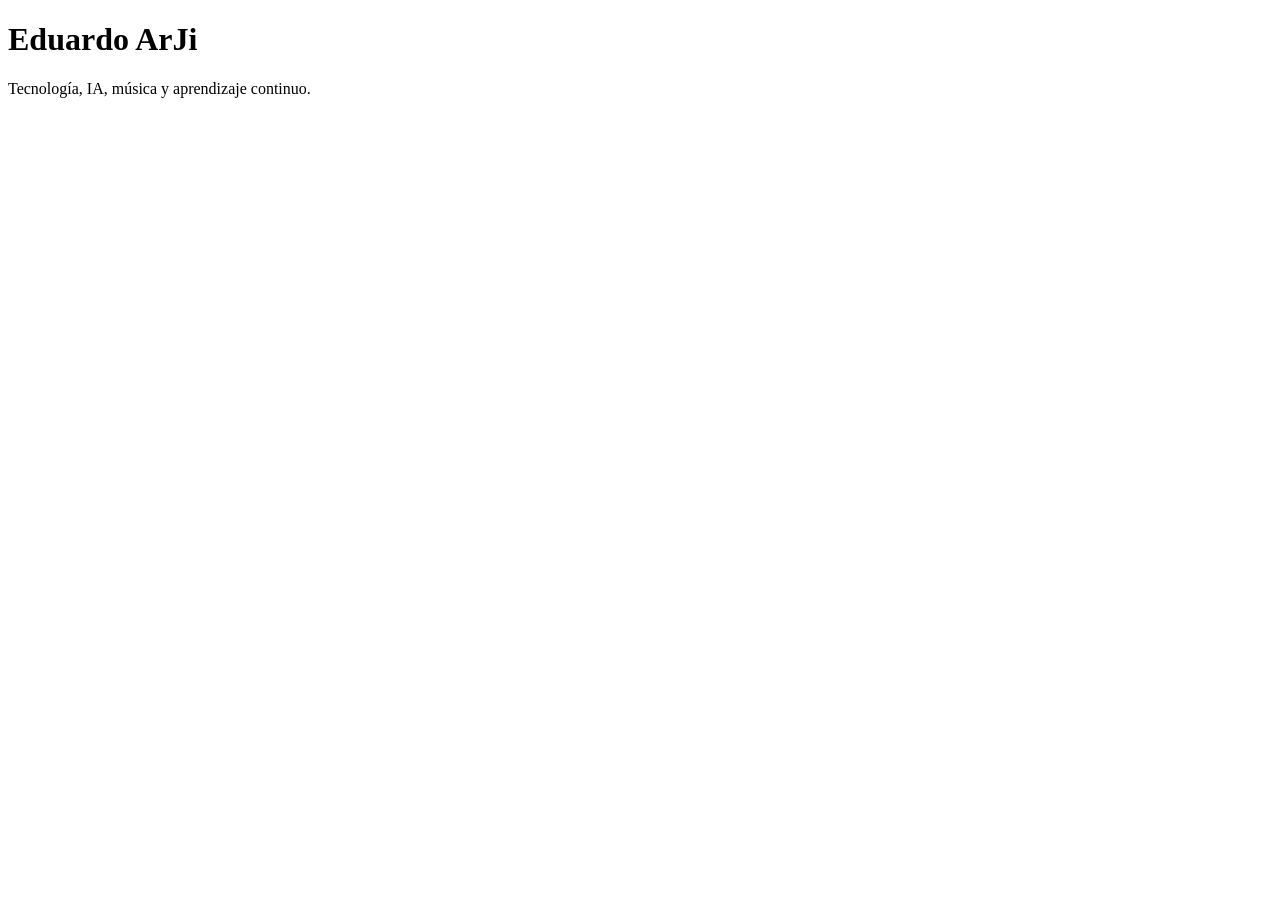
==== index.html @ 23f72c74 "Create index.html create first homepage" ====
<!DOCTYPE html>
<html lang="es">
<head>
  <meta charset="UTF-8">
  <meta name="viewport" content="width=device-width, initial-scale=1.0">
  <title>Eduardo ArJi</title>
</head>

<body>

  <h1>Eduardo ArJi</h1>
  <p>Tecnología, IA, música y aprendizaje continuo.</p>

</body>
</html>
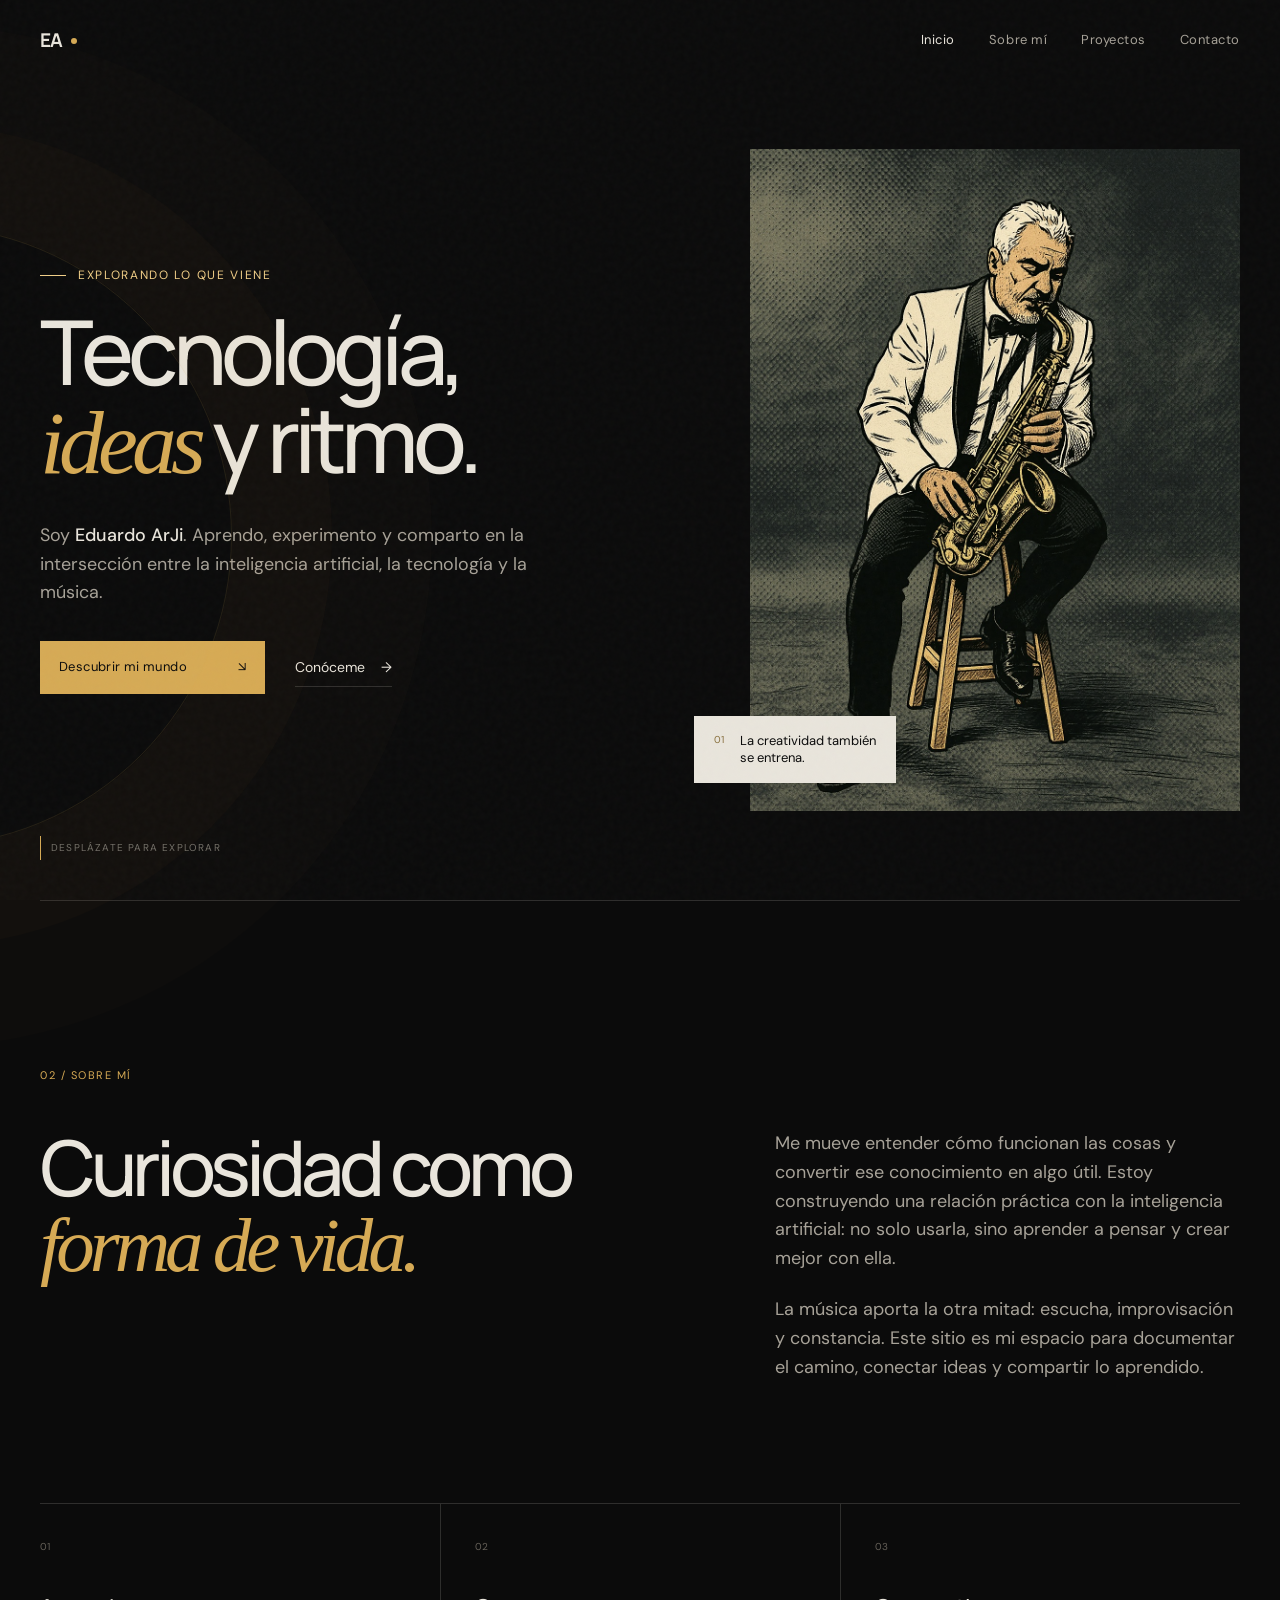
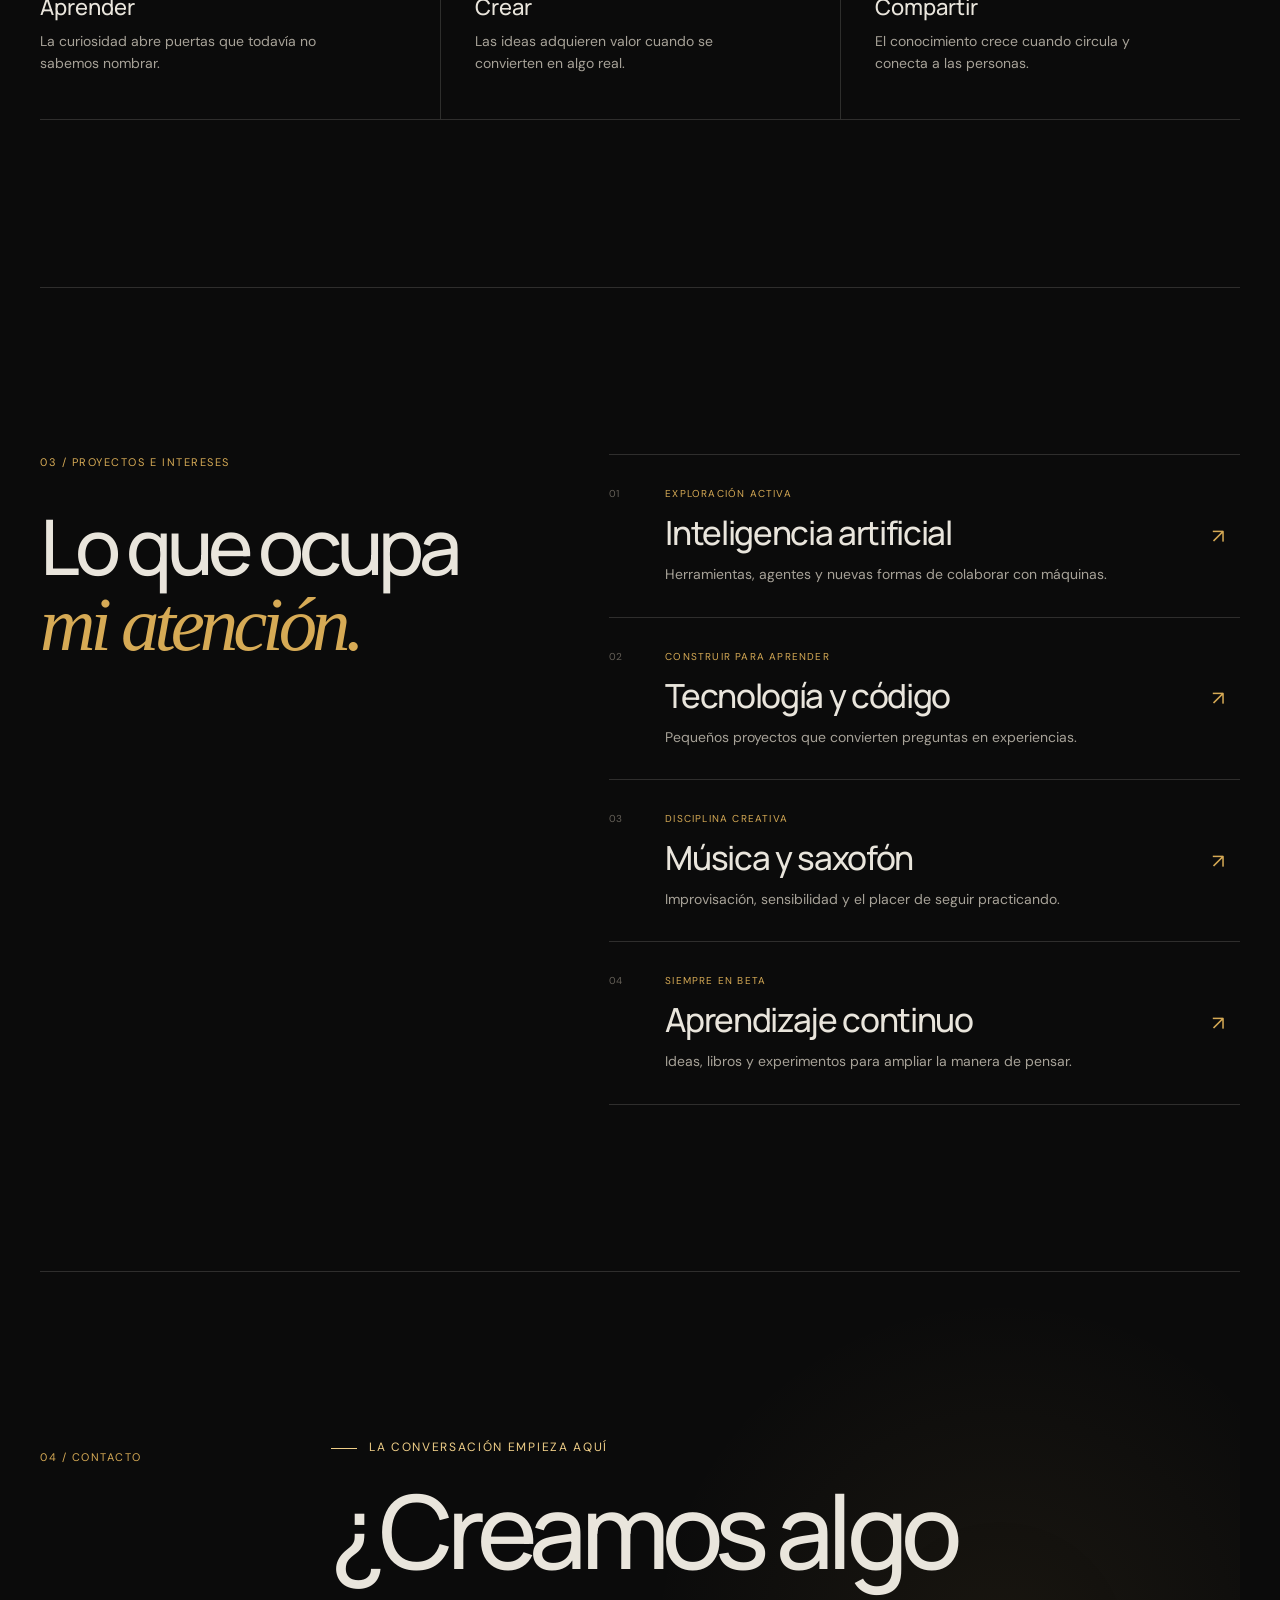
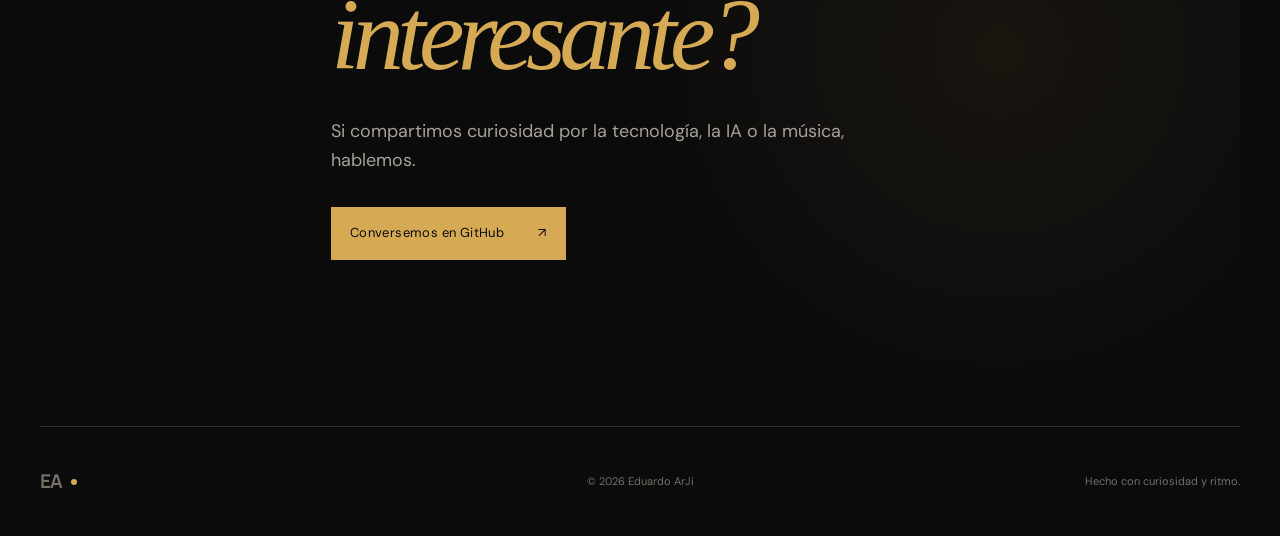
==== commit f4ccc1c0: "Launch new personal website design" ====
--- a/index.html
+++ b/index.html
@@ -1,15 +1,187 @@
-<!DOCTYPE html>
+<!doctype html>
 <html lang="es">
-<head>
-  <meta charset="UTF-8">
-  <meta name="viewport" content="width=device-width, initial-scale=1.0">
-  <title>Eduardo ArJi</title>
-</head>
+  <head>
+    <meta charset="UTF-8" />
+    <meta name="viewport" content="width=device-width, initial-scale=1" />
+    <meta name="theme-color" content="#0b0b0b" />
+    <meta
+      name="description"
+      content="Eduardo ArJi — tecnología, inteligencia artificial, música y aprendizaje continuo."
+    />
+    <meta property="og:title" content="Eduardo ArJi" />
+    <meta
+      property="og:description"
+      content="Tecnología, inteligencia artificial, música y aprendizaje continuo."
+    />
+    <meta property="og:type" content="website" />
+    <meta property="og:url" content="https://edarji.net/" />
+    <meta property="og:image" content="https://edarji.net/assets/eduardo-saxofon.jpeg" />
+    <title>Eduardo ArJi — Tecnología, IA y música</title>
+    <link rel="icon" href="assets/favicon.svg" type="image/svg+xml" />
+    <link rel="preconnect" href="https://fonts.googleapis.com" />
+    <link rel="preconnect" href="https://fonts.gstatic.com" crossorigin />
+    <link
+      href="https://fonts.googleapis.com/css2?family=DM+Sans:wght@400;500;600&family=Manrope:wght@400;500;600;700&display=swap"
+      rel="stylesheet"
+    />
+    <link rel="stylesheet" href="styles.css" />
+    <script src="script.js" defer></script>
+  </head>
+  <body>
+    <a class="skip-link" href="#contenido">Saltar al contenido</a>
 
-<body>
+    <header class="site-header" data-header>
+      <a class="brand" href="#inicio" aria-label="Eduardo ArJi, inicio">
+        <span>EA</span><i aria-hidden="true"></i>
+      </a>
 
-  <h1>Eduardo ArJi</h1>
-  <p>Tecnología, IA, música y aprendizaje continuo.</p>
+      <button class="menu-toggle" type="button" aria-expanded="false" aria-controls="site-nav">
+        <span class="sr-only">Abrir menú</span>
+        <span></span><span></span>
+      </button>
 
-</body>
+      <nav id="site-nav" class="site-nav" aria-label="Navegación principal">
+        <a href="#inicio">Inicio</a>
+        <a href="#sobre-mi">Sobre mí</a>
+        <a href="#intereses">Proyectos</a>
+        <a href="#contacto">Contacto</a>
+      </nav>
+    </header>
+
+    <main id="contenido">
+      <section id="inicio" class="hero section-shell" aria-labelledby="hero-title">
+        <div class="hero-copy reveal">
+          <p class="eyebrow"><span></span> Explorando lo que viene</p>
+          <h1 id="hero-title">Tecnología,<br /><em>ideas</em> y ritmo.</h1>
+          <p class="hero-intro">
+            Soy <strong>Eduardo ArJi</strong>. Aprendo, experimento y comparto en la intersección
+            entre la inteligencia artificial, la tecnología y la música.
+          </p>
+          <div class="hero-actions">
+            <a class="button button-primary" href="#intereses">Descubrir mi mundo <span>↘</span></a>
+            <a class="text-link" href="#sobre-mi">Conóceme <span>→</span></a>
+          </div>
+        </div>
+
+        <figure class="hero-visual reveal" data-delay="1">
+          <div class="image-frame">
+            <img
+              src="assets/eduardo-saxofon.jpeg"
+              alt="Eduardo sentado, interpretando el saxofón"
+              width="1024"
+              height="1536"
+            />
+          </div>
+          <figcaption>
+            <span>01</span>
+            <p>La creatividad también<br />se entrena.</p>
+          </figcaption>
+        </figure>
+
+        <p class="scroll-cue" aria-hidden="true"><span></span> Desplázate para explorar</p>
+      </section>
+
+      <section id="sobre-mi" class="about section-shell" aria-labelledby="about-title">
+        <div class="section-number reveal">02 / Sobre mí</div>
+        <div class="about-content">
+          <h2 id="about-title" class="reveal">Curiosidad como<br /><em>forma de vida.</em></h2>
+          <div class="about-text reveal" data-delay="1">
+            <!-- EDITAR: sustituye estos párrafos por tu historia personal. -->
+            <p>
+              Me mueve entender cómo funcionan las cosas y convertir ese conocimiento en algo
+              útil. Estoy construyendo una relación práctica con la inteligencia artificial:
+              no solo usarla, sino aprender a pensar y crear mejor con ella.
+            </p>
+            <p>
+              La música aporta la otra mitad: escucha, improvisación y constancia. Este sitio es
+              mi espacio para documentar el camino, conectar ideas y compartir lo aprendido.
+            </p>
+          </div>
+        </div>
+        <div class="principles" aria-label="Principios">
+          <article class="reveal">
+            <span>01</span>
+            <h3>Aprender</h3>
+            <p>La curiosidad abre puertas que todavía no sabemos nombrar.</p>
+          </article>
+          <article class="reveal" data-delay="1">
+            <span>02</span>
+            <h3>Crear</h3>
+            <p>Las ideas adquieren valor cuando se convierten en algo real.</p>
+          </article>
+          <article class="reveal" data-delay="2">
+            <span>03</span>
+            <h3>Compartir</h3>
+            <p>El conocimiento crece cuando circula y conecta a las personas.</p>
+          </article>
+        </div>
+      </section>
+
+      <section id="intereses" class="interests section-shell" aria-labelledby="interests-title">
+        <div class="section-heading reveal">
+          <p class="section-number">03 / Proyectos e intereses</p>
+          <h2 id="interests-title">Lo que ocupa<br /><em>mi atención.</em></h2>
+        </div>
+
+        <div class="interest-list">
+          <!-- EDITAR: cambia títulos, descripciones y etiquetas según evolucionen tus proyectos. -->
+          <article class="interest-card reveal" tabindex="0">
+            <span class="card-index">01</span>
+            <div>
+              <p class="card-kicker">Exploración activa</p>
+              <h3>Inteligencia artificial</h3>
+              <p>Herramientas, agentes y nuevas formas de colaborar con máquinas.</p>
+            </div>
+            <span class="card-arrow" aria-hidden="true">↗</span>
+          </article>
+          <article class="interest-card reveal" tabindex="0">
+            <span class="card-index">02</span>
+            <div>
+              <p class="card-kicker">Construir para aprender</p>
+              <h3>Tecnología y código</h3>
+              <p>Pequeños proyectos que convierten preguntas en experiencias.</p>
+            </div>
+            <span class="card-arrow" aria-hidden="true">↗</span>
+          </article>
+          <article class="interest-card reveal" tabindex="0">
+            <span class="card-index">03</span>
+            <div>
+              <p class="card-kicker">Disciplina creativa</p>
+              <h3>Música y saxofón</h3>
+              <p>Improvisación, sensibilidad y el placer de seguir practicando.</p>
+            </div>
+            <span class="card-arrow" aria-hidden="true">↗</span>
+          </article>
+          <article class="interest-card reveal" tabindex="0">
+            <span class="card-index">04</span>
+            <div>
+              <p class="card-kicker">Siempre en beta</p>
+              <h3>Aprendizaje continuo</h3>
+              <p>Ideas, libros y experimentos para ampliar la manera de pensar.</p>
+            </div>
+            <span class="card-arrow" aria-hidden="true">↗</span>
+          </article>
+        </div>
+      </section>
+
+      <section id="contacto" class="contact section-shell" aria-labelledby="contact-title">
+        <p class="section-number reveal">04 / Contacto</p>
+        <div class="contact-main reveal">
+          <p class="eyebrow"><span></span> La conversación empieza aquí</p>
+          <h2 id="contact-title">¿Creamos algo<br /><em>interesante?</em></h2>
+          <p>Si compartimos curiosidad por la tecnología, la IA o la música, hablemos.</p>
+          <div class="contact-actions">
+            <!-- EDITAR: puedes añadir aquí tu correo y otras redes cuando quieras. -->
+            <a class="button button-primary" href="https://github.com/edarji" target="_blank" rel="noreferrer">Conversemos en GitHub <span>↗</span></a>
+          </div>
+        </div>
+      </section>
+    </main>
+
+    <footer class="site-footer section-shell">
+      <a class="brand" href="#inicio" aria-label="Volver al inicio"><span>EA</span><i></i></a>
+      <p>© <span data-year></span> Eduardo ArJi</p>
+      <p>Hecho con curiosidad y ritmo.</p>
+    </footer>
+  </body>
 </html>
--- a/styles.css
+++ b/styles.css
@@ -0,0 +1,167 @@
+:root {
+  --ink: #0b0b0b;
+  --ink-soft: #11110f;
+  --paper: #e9e5dc;
+  --muted: #a7a298;
+  --gold: #d6aa55;
+  --gold-light: #f0cf88;
+  --line: rgba(233, 229, 220, 0.16);
+  --font-display: "Manrope", sans-serif;
+  --font-body: "DM Sans", sans-serif;
+  --shell: min(1200px, calc(100% - 48px));
+}
+
+* { box-sizing: border-box; }
+html { scroll-behavior: smooth; scroll-padding-top: 90px; }
+body {
+  margin: 0;
+  background: var(--ink);
+  color: var(--paper);
+  font-family: var(--font-body);
+  font-size: 16px;
+  line-height: 1.6;
+  overflow-x: hidden;
+}
+body::before {
+  content: "";
+  position: fixed;
+  inset: 0;
+  pointer-events: none;
+  opacity: 0.05;
+  z-index: 20;
+  background-image: url("data:image/svg+xml,%3Csvg viewBox='0 0 180 180' xmlns='http://www.w3.org/2000/svg'%3E%3Cfilter id='n'%3E%3CfeTurbulence type='fractalNoise' baseFrequency='.85' numOctaves='4' stitchTiles='stitch'/%3E%3C/filter%3E%3Crect width='100%25' height='100%25' filter='url(%23n)' opacity='.55'/%3E%3C/svg%3E");
+}
+a { color: inherit; text-decoration: none; }
+img { display: block; max-width: 100%; }
+button { color: inherit; font: inherit; }
+.section-shell { width: var(--shell); margin-inline: auto; }
+.sr-only, .skip-link:not(:focus) { position: absolute; width: 1px; height: 1px; padding: 0; overflow: hidden; clip: rect(0,0,0,0); white-space: nowrap; border: 0; }
+.skip-link:focus { position: fixed; z-index: 100; top: 12px; left: 12px; padding: 10px 16px; background: var(--gold); color: var(--ink); }
+
+.site-header {
+  position: fixed;
+  z-index: 10;
+  inset: 0 0 auto;
+  height: 82px;
+  display: flex;
+  align-items: center;
+  justify-content: space-between;
+  padding-inline: max(24px, calc((100vw - 1200px) / 2));
+  transition: background .3s, border-color .3s;
+  border-bottom: 1px solid transparent;
+}
+.site-header.scrolled { background: rgba(11,11,11,.88); border-color: var(--line); backdrop-filter: blur(16px); }
+.brand { display: inline-flex; align-items: center; gap: 9px; font: 700 19px/1 var(--font-display); letter-spacing: -.06em; }
+.brand i { width: 6px; height: 6px; border-radius: 50%; background: var(--gold); }
+.site-nav { display: flex; gap: 34px; font-size: 13px; letter-spacing: .04em; }
+.site-nav a { color: var(--muted); transition: color .2s; }
+.site-nav a:hover, .site-nav a.active { color: var(--paper); }
+.menu-toggle { display: none; background: none; border: 0; padding: 10px 0 10px 10px; }
+
+.hero { min-height: 100svh; display: grid; grid-template-columns: .95fr .75fr; gap: clamp(40px, 7vw, 105px); align-items: center; padding-block: 130px 70px; position: relative; }
+.hero::before { content: ""; position: absolute; width: 620px; height: 620px; left: -430px; top: 25%; border: 1px solid rgba(214,170,85,.12); border-radius: 50%; box-shadow: 0 0 0 100px rgba(214,170,85,.018), 0 0 0 200px rgba(214,170,85,.012); }
+.eyebrow { display: flex; align-items: center; gap: 12px; margin: 0 0 22px; color: var(--gold-light); font-size: 12px; letter-spacing: .14em; text-transform: uppercase; }
+.eyebrow span { width: 26px; height: 1px; background: currentColor; }
+h1, h2 { margin: 0; font-family: var(--font-display); font-weight: 500; letter-spacing: -.065em; line-height: .98; }
+h1 { font-size: clamp(58px, 7vw, 106px); }
+h1 em, h2 em { color: var(--gold); font-family: Georgia, serif; font-weight: 400; }
+.hero-intro { max-width: 550px; margin: 34px 0; color: var(--muted); font-size: clamp(17px, 1.4vw, 20px); }
+.hero-intro strong { color: var(--paper); font-weight: 500; }
+.hero-actions, .contact-actions { display: flex; align-items: center; gap: 30px; }
+.button { display: inline-flex; align-items: center; justify-content: space-between; gap: 34px; min-width: 225px; padding: 15px 18px; border: 1px solid var(--gold); font-size: 13px; letter-spacing: .03em; transition: color .25s, background .25s, transform .25s; }
+.button:hover { transform: translateY(-2px); }
+.button-primary { background: var(--gold); color: var(--ink); }
+.button-primary:hover { background: var(--gold-light); }
+.text-link { display: inline-flex; gap: 16px; align-items: center; padding-block: 8px; border-bottom: 1px solid var(--line); font-size: 14px; transition: border-color .2s; }
+.text-link:hover { border-color: var(--gold); }
+.hero-visual { margin: 0; position: relative; justify-self: end; width: min(100%, 500px); }
+.image-frame { overflow: hidden; aspect-ratio: .74; background: #181914; }
+.image-frame img { width: 100%; height: 100%; object-fit: cover; filter: saturate(.85) contrast(1.04); transition: transform 1.1s cubic-bezier(.2,.7,.2,1); }
+.hero-visual:hover img { transform: scale(1.025); }
+.hero-visual figcaption { position: absolute; left: -56px; bottom: 28px; display: flex; align-items: flex-start; gap: 16px; background: var(--paper); color: var(--ink); padding: 16px 20px; }
+.hero-visual figcaption span { color: #88703d; font-size: 10px; }
+.hero-visual figcaption p { margin: 0; font-size: 13px; line-height: 1.35; }
+.scroll-cue { position: absolute; bottom: 30px; left: 0; display: flex; align-items: center; gap: 10px; color: #747068; font-size: 10px; letter-spacing: .12em; text-transform: uppercase; }
+.scroll-cue span { width: 1px; height: 24px; background: var(--gold); animation: pulse 1.8s infinite; }
+
+.about, .interests, .contact { padding-block: clamp(100px, 13vw, 190px); border-top: 1px solid var(--line); }
+.section-number { color: var(--gold); font-size: 11px; letter-spacing: .14em; text-transform: uppercase; }
+.about-content { display: grid; grid-template-columns: 1fr .75fr; gap: 9vw; margin-block: 44px 100px; }
+h2 { font-size: clamp(48px, 6vw, 83px); }
+.about-text { color: var(--muted); font-size: 18px; }
+.about-text p { margin: 0 0 22px; }
+.principles { display: grid; grid-template-columns: repeat(3,1fr); border-top: 1px solid var(--line); border-bottom: 1px solid var(--line); }
+.principles article { min-height: 215px; padding: 28px 34px 28px 0; }
+.principles article + article { padding-left: 34px; border-left: 1px solid var(--line); }
+.principles span, .card-index { color: #666159; font-size: 10px; }
+.principles h3 { margin: 34px 0 8px; font: 500 22px var(--font-display); }
+.principles p { max-width: 280px; margin: 0; color: var(--muted); font-size: 14px; }
+
+.interests { display: grid; grid-template-columns: .72fr 1fr; gap: 9vw; align-items: start; }
+.section-heading { position: sticky; top: 130px; }
+.section-heading .section-number { margin: 0 0 36px; }
+.interest-list { border-top: 1px solid var(--line); }
+.interest-card { display: grid; grid-template-columns: 36px 1fr 28px; gap: 20px; padding: 31px 0; border-bottom: 1px solid var(--line); outline: none; transition: padding .3s, background .3s; }
+.interest-card:hover, .interest-card:focus-visible { padding-inline: 18px; background: rgba(214,170,85,.045); }
+.card-kicker { margin: 0 0 8px; color: var(--gold); font-size: 10px; letter-spacing: .12em; text-transform: uppercase; }
+.interest-card h3 { margin: 0 0 8px; font: 500 clamp(24px, 2.6vw, 34px) var(--font-display); letter-spacing: -.04em; }
+.interest-card p:last-child { margin: 0; color: var(--muted); font-size: 14px; }
+.card-arrow { color: var(--gold); align-self: center; font-size: 20px; transition: transform .25s; }
+.interest-card:hover .card-arrow { transform: translate(3px,-3px); }
+
+.contact { min-height: 76vh; display: grid; grid-template-columns: .32fr 1fr; align-content: center; background: radial-gradient(circle at 80% 50%, rgba(214,170,85,.07), transparent 34%); }
+.contact-main { max-width: 820px; }
+.contact-main h2 { font-size: clamp(58px, 8vw, 116px); }
+.contact-main > p:not(.eyebrow) { max-width: 550px; color: var(--muted); font-size: 18px; margin: 32px 0; }
+.site-footer { min-height: 110px; display: grid; grid-template-columns: 1fr auto 1fr; align-items: center; gap: 30px; border-top: 1px solid var(--line); color: #747068; font-size: 11px; }
+.site-footer p:last-child { text-align: right; }
+
+.reveal { opacity: 0; transform: translateY(22px); transition: opacity .8s ease, transform .8s ease; }
+.reveal[data-delay="1"] { transition-delay: .12s; }
+.reveal[data-delay="2"] { transition-delay: .24s; }
+.reveal.is-visible { opacity: 1; transform: none; }
+@keyframes pulse { 0%,100% { transform: scaleY(.45); transform-origin: top; } 50% { transform: scaleY(1); } }
+
+@media (max-width: 820px) {
+  :root { --shell: min(100% - 32px, 680px); }
+  .site-header { height: 68px; padding-inline: 16px; }
+  .menu-toggle { display: grid; gap: 6px; z-index: 2; }
+  .menu-toggle span:not(.sr-only) { width: 24px; height: 1px; background: var(--paper); transition: transform .25s; }
+  .menu-toggle[aria-expanded="true"] span:nth-last-child(2) { transform: translateY(3.5px) rotate(45deg); }
+  .menu-toggle[aria-expanded="true"] span:last-child { transform: translateY(-3.5px) rotate(-45deg); }
+  .site-nav { position: fixed; inset: 0; display: flex; flex-direction: column; justify-content: center; padding: 40px; background: rgba(11,11,11,.97); transform: translateX(100%); transition: transform .35s ease; }
+  .site-nav.open { transform: none; }
+  .site-nav a { font: 500 34px var(--font-display); color: var(--paper); }
+  .hero { grid-template-columns: 1fr; gap: 50px; min-height: auto; padding-top: 120px; }
+  .hero-copy { position: relative; z-index: 1; }
+  .hero-visual { width: min(92%, 480px); justify-self: end; }
+  .hero-visual figcaption { left: -9%; }
+  .scroll-cue { display: none; }
+  .about-content, .interests, .contact { grid-template-columns: 1fr; }
+  .about-content { gap: 38px; margin-bottom: 70px; }
+  .principles { grid-template-columns: 1fr; }
+  .principles article { min-height: auto; padding: 28px 0; }
+  .principles article + article { padding-left: 0; border-left: 0; border-top: 1px solid var(--line); }
+  .section-heading { position: static; }
+  .interests { gap: 70px; }
+  .contact { gap: 36px; }
+}
+
+@media (max-width: 480px) {
+  h1 { font-size: clamp(50px, 15vw, 66px); }
+  .hero-actions, .contact-actions { align-items: flex-start; flex-direction: column; gap: 18px; }
+  .button { width: 100%; }
+  .hero-visual { width: 100%; }
+  .hero-visual figcaption { left: -8px; bottom: 16px; }
+  .about, .interests, .contact { padding-block: 90px; }
+  .interest-card { grid-template-columns: 24px 1fr 20px; gap: 12px; }
+  .site-footer { grid-template-columns: 1fr 1fr; padding-block: 28px; }
+  .site-footer p { margin: 0; text-align: right; }
+  .site-footer p:last-child { display: none; }
+}
+
+@media (prefers-reduced-motion: reduce) {
+  html { scroll-behavior: auto; }
+  *, *::before, *::after { animation-duration: .01ms !important; animation-iteration-count: 1 !important; transition-duration: .01ms !important; }
+  .reveal { opacity: 1; transform: none; }
+}
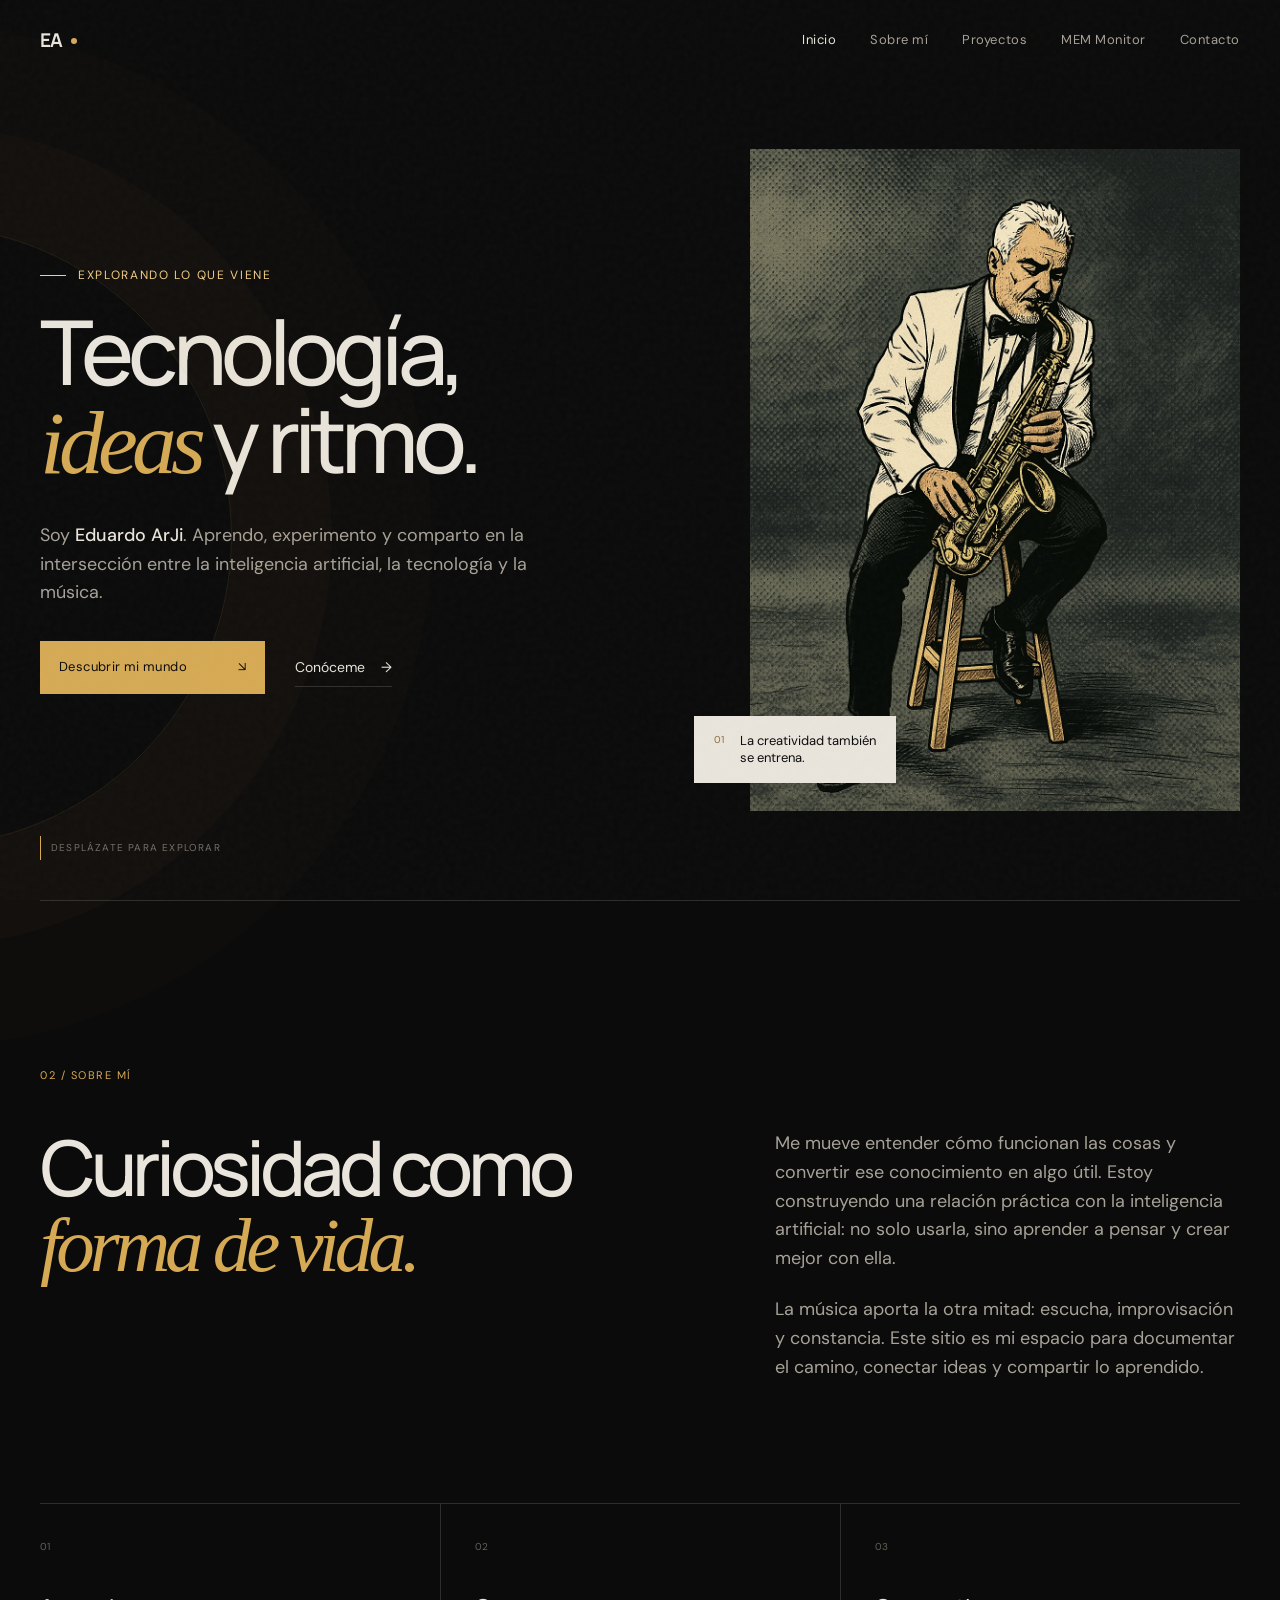
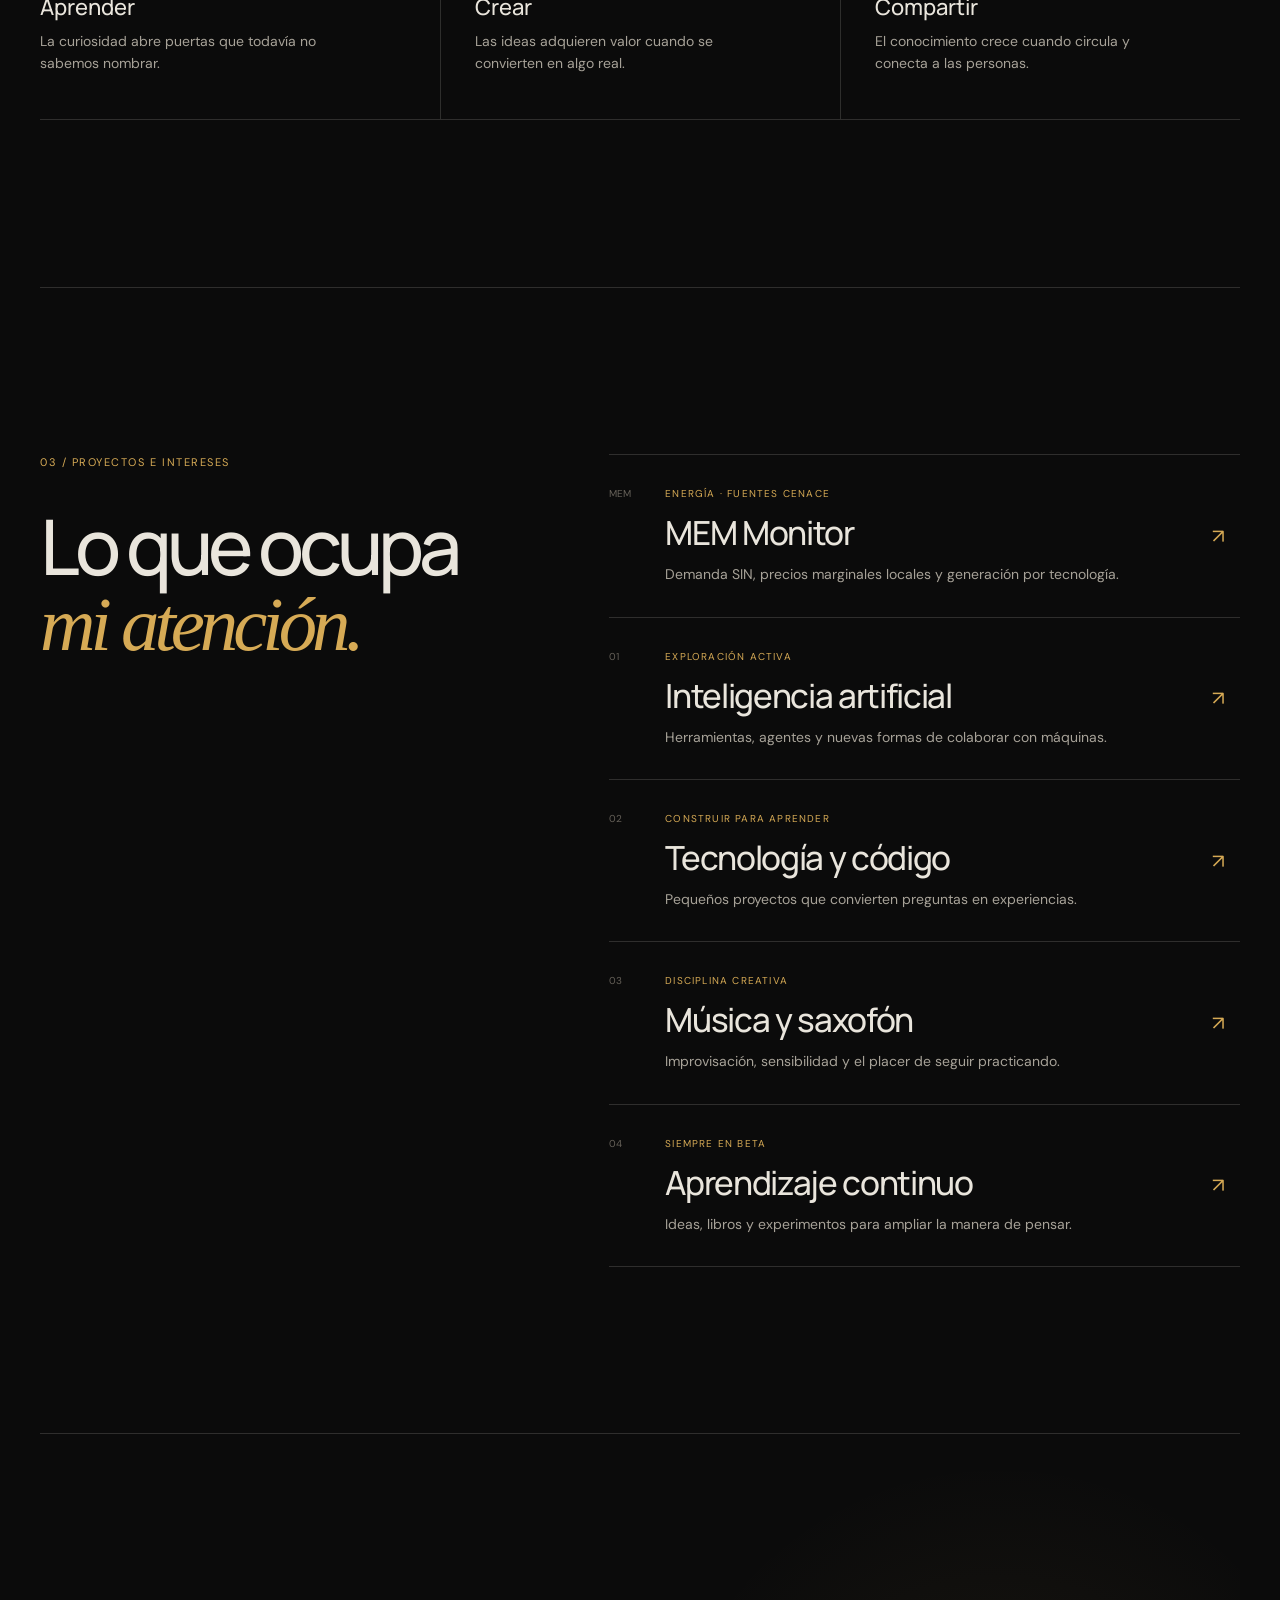
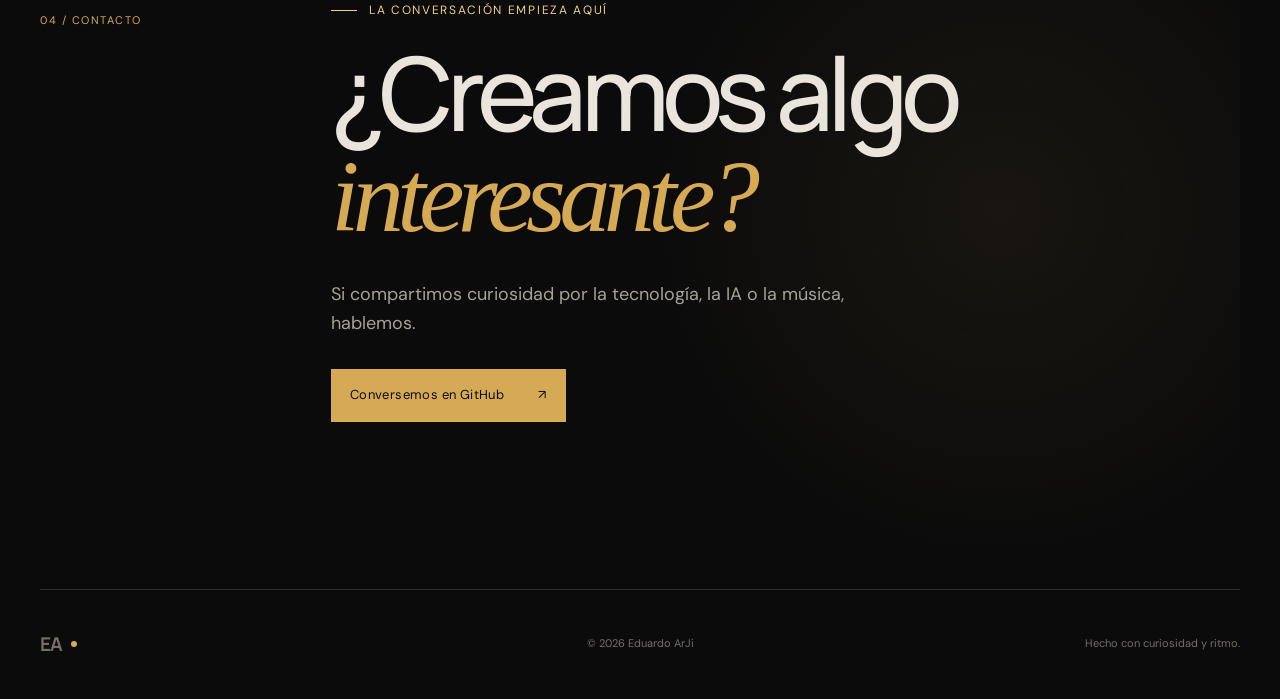
==== commit e78bd6f9: "Publicar MEM Monitor con mapa CENACE y actualización diaria" ====
--- a/index.html
+++ b/index.html
@@ -44,6 +44,7 @@
         <a href="#inicio">Inicio</a>
         <a href="#sobre-mi">Sobre mí</a>
         <a href="#intereses">Proyectos</a>
+        <a href="mem-monitor/">MEM Monitor</a>
         <a href="#contacto">Contacto</a>
       </nav>
     </header>
@@ -124,6 +125,11 @@
         </div>
 
         <div class="interest-list">
+          <a class="interest-card reveal" href="mem-monitor/">
+            <span class="card-index">MEM</span>
+            <div><p class="card-kicker">Energía · Fuentes CENACE</p><h3>MEM Monitor</h3><p>Demanda SIN, precios marginales locales y generación por tecnología.</p></div>
+            <span class="card-arrow" aria-hidden="true">↗</span>
+          </a>
           <!-- EDITAR: cambia títulos, descripciones y etiquetas según evolucionen tus proyectos. -->
           <article class="interest-card reveal" tabindex="0">
             <span class="card-index">01</span>
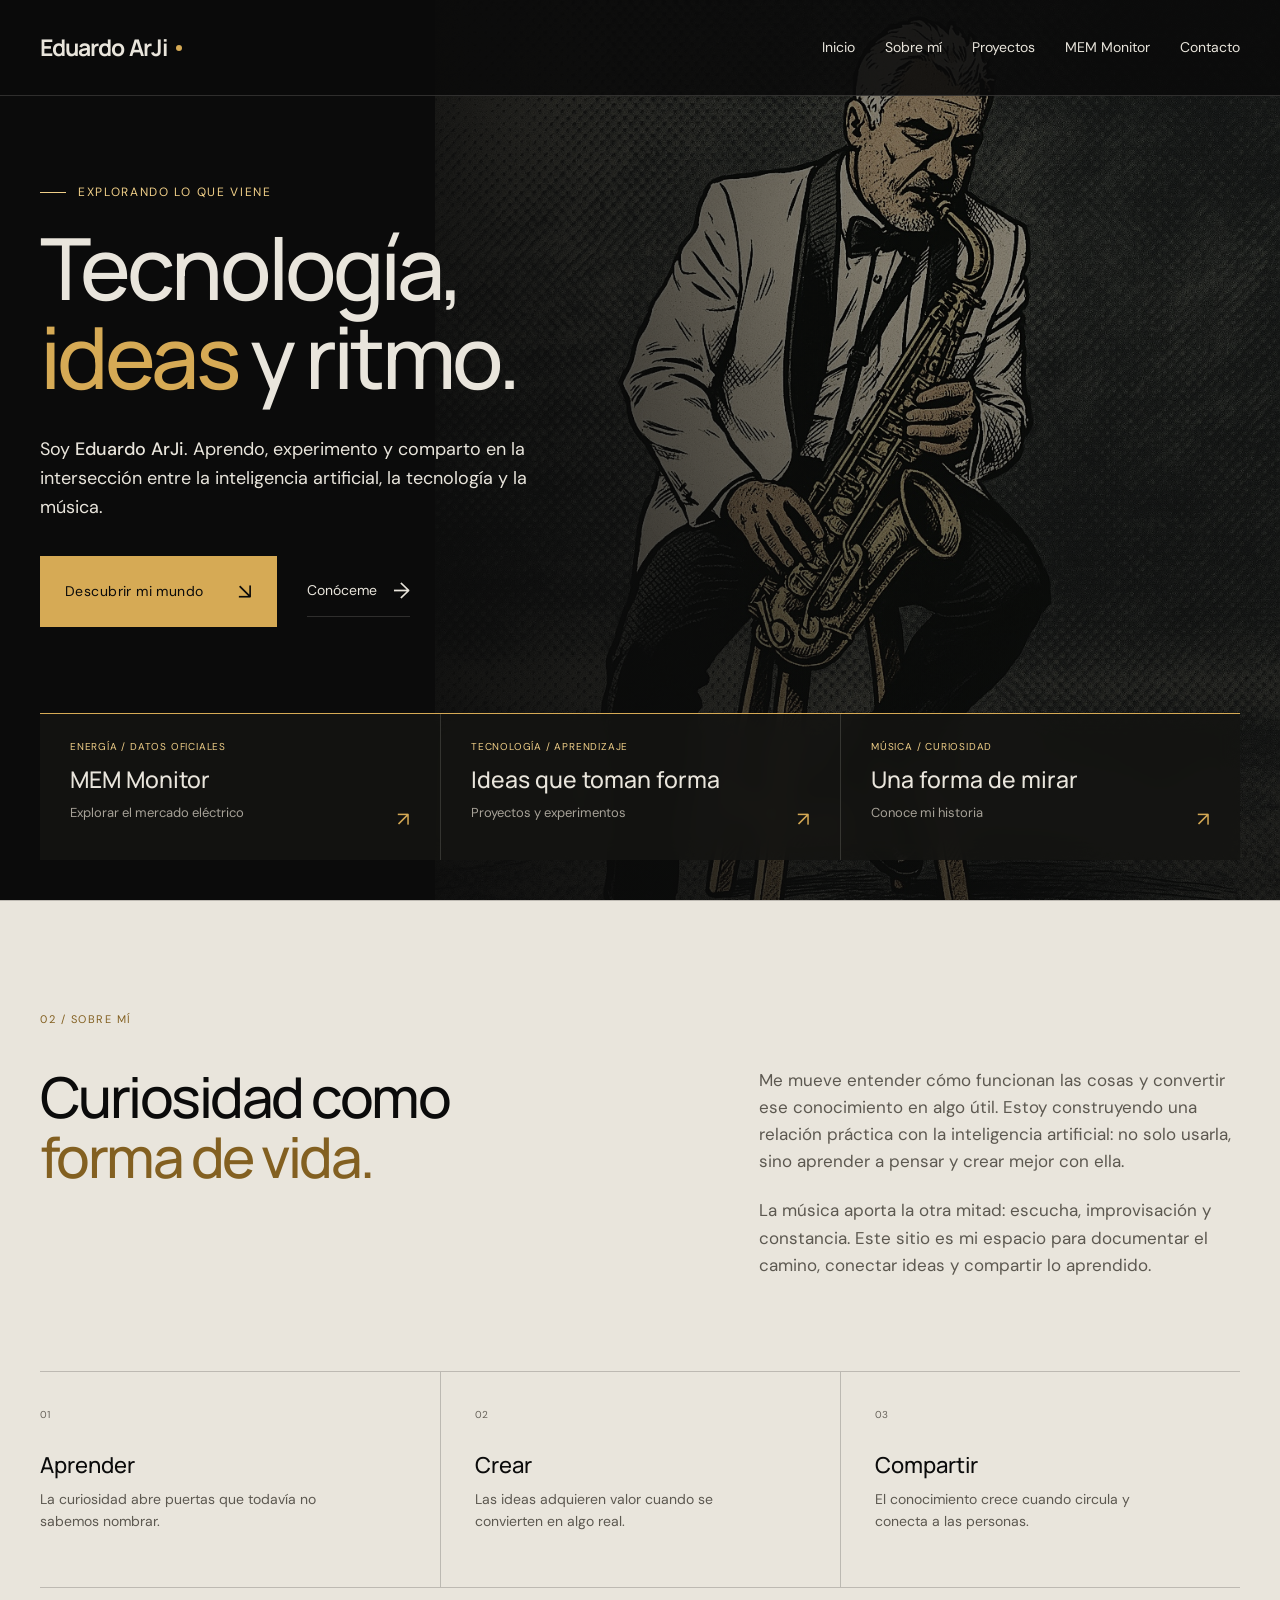
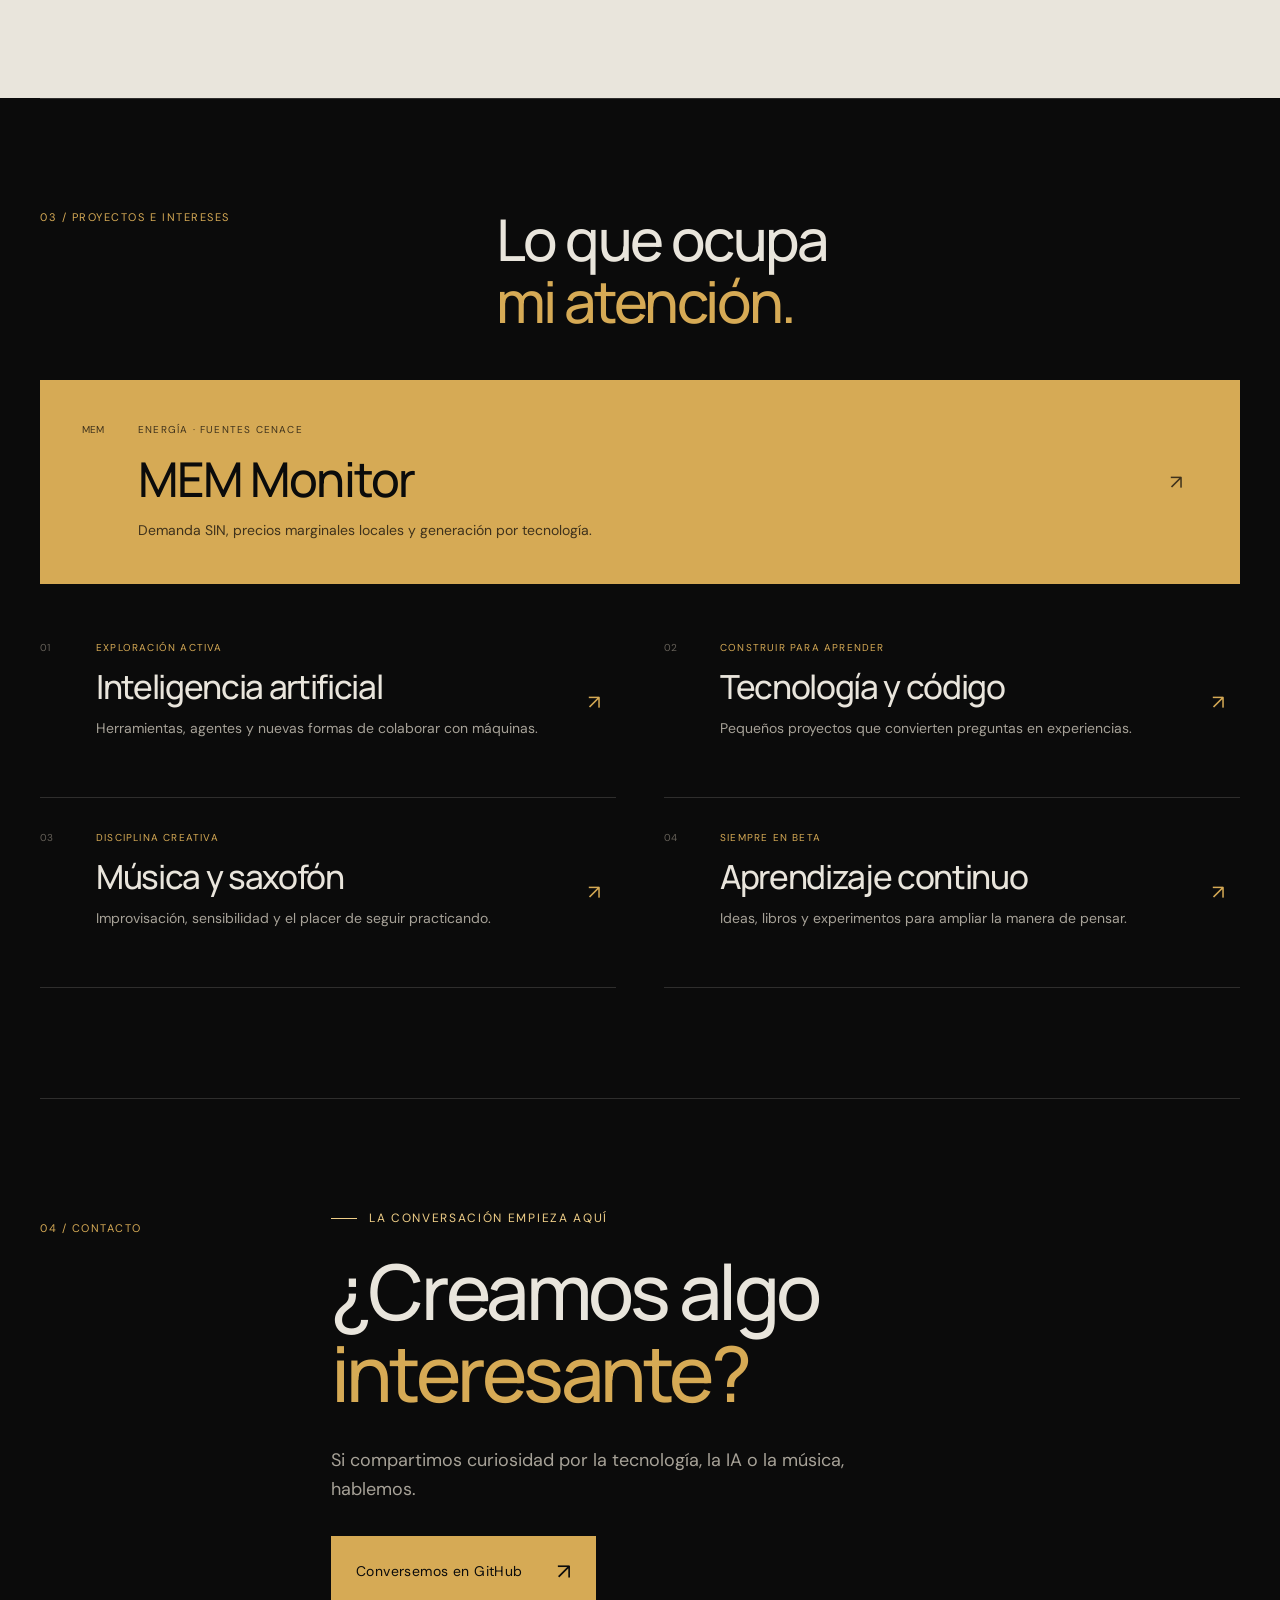
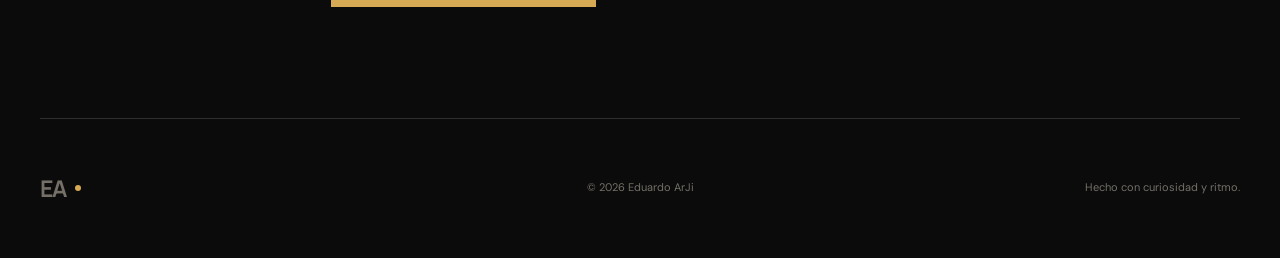
==== commit 1298df6b: "Refresh editorial design and add jazz-inspired monitor titles" ====
--- a/index.html
+++ b/index.html
@@ -27,12 +27,12 @@
     <link rel="stylesheet" href="styles.css" />
     <script src="script.js" defer></script>
   </head>
-  <body>
+  <body class="landing-page">
     <a class="skip-link" href="#contenido">Saltar al contenido</a>
 
     <header class="site-header" data-header>
       <a class="brand" href="#inicio" aria-label="Eduardo ArJi, inicio">
-        <span>EA</span><i aria-hidden="true"></i>
+        <span>Eduardo ArJi</span><i aria-hidden="true"></i>
       </a>
 
       <button class="menu-toggle" type="button" aria-expanded="false" aria-controls="site-nav">
@@ -79,7 +79,11 @@
           </figcaption>
         </figure>
 
-        <p class="scroll-cue" aria-hidden="true"><span></span> Desplázate para explorar</p>
+        <div class="hero-topics" aria-label="Explora el sitio">
+          <a href="mem-monitor/"><small>ENERGÍA / DATOS OFICIALES</small><strong>MEM Monitor</strong><span>Explorar el mercado eléctrico <b aria-hidden="true">↗</b></span></a>
+          <a href="#intereses"><small>TECNOLOGÍA / APRENDIZAJE</small><strong>Ideas que toman forma</strong><span>Proyectos y experimentos <b aria-hidden="true">↗</b></span></a>
+          <a href="#sobre-mi"><small>MÚSICA / CURIOSIDAD</small><strong>Una forma de mirar</strong><span>Conoce mi historia <b aria-hidden="true">↗</b></span></a>
+        </div>
       </section>
 
       <section id="sobre-mi" class="about section-shell" aria-labelledby="about-title">
--- a/styles.css
+++ b/styles.css
@@ -165,3 +165,74 @@
   *, *::before, *::after { animation-duration: .01ms !important; animation-iteration-count: 1 !important; transition-duration: .01ms !important; }
   .reveal { opacity: 1; transform: none; }
 }
+
+/* Editorial identity: broad image-led opening and a restrained black/cream/gold palette. */
+body::before { display:none; }
+:root { --shell:min(1320px,calc(100% - 80px)); }
+h1,h2 { font-weight:500; letter-spacing:-.045em; line-height:1.07; }
+h1 em,h2 em { font-family:var(--font-display); font-style:normal; font-weight:inherit; }
+.site-header { height:96px; padding-inline:max(40px,calc((100vw - 1320px)/2)); border-bottom:1px solid var(--line); background:rgba(11,11,11,.88); }
+.brand { font-size:23px; letter-spacing:-.04em; }
+.site-nav { gap:30px; font-size:14px; letter-spacing:0; }
+.site-nav a { color:var(--paper); }
+.site-nav a:hover { color:var(--gold-light); }
+.button { padding:17px 24px; font-size:14px; border-radius:0; }
+.button span,.text-link span { font-size:22px; }
+a:focus-visible,button:focus-visible,select:focus-visible,input:focus-visible,summary:focus-visible { outline:2px solid var(--gold); outline-offset:5px; }
+.landing-page .hero { width:100%; min-height:850px; height:min(1000px,100svh); padding:160px max(40px,calc((100vw - 1320px)/2)) 250px; display:flex; align-items:center; isolation:isolate; }
+.landing-page .hero::before { display:none; }
+.landing-page .hero-copy { max-width:770px; z-index:2; }
+.landing-page .hero h1 { font-size:clamp(58px,6.7vw,100px); line-height:1.03; }
+.landing-page .hero-intro { color:var(--paper); max-width:530px; font-size:18px; }
+.landing-page .hero-visual { position:absolute; inset:0 0 0 auto; width:66%; height:100%; z-index:-2; }
+.landing-page .image-frame { width:100%; height:100%; aspect-ratio:auto; }
+.landing-page .image-frame img { object-position:50% 36%; filter:saturate(.6) brightness(.72); }
+.landing-page .hero::after { content:""; position:absolute; inset:0; z-index:-1; background:linear-gradient(90deg,#0b0b0b 10%,rgba(11,11,11,.93) 28%,rgba(11,11,11,.25) 69%),linear-gradient(0deg,rgba(11,11,11,.55),transparent 70%); }
+.landing-page .hero-visual figcaption { display:none; }
+.hero-topics { position:absolute; inset:auto max(40px,calc((100vw - 1320px)/2)) 40px; display:grid; grid-template-columns:repeat(3,1fr); background:rgba(20,20,18,.86); backdrop-filter:blur(12px); border-top:1px solid var(--gold); }
+.hero-topics a { padding:25px 30px; display:grid; gap:8px; }
+.hero-topics a+a { border-left:1px solid var(--line); }
+.hero-topics small { color:var(--gold-light); letter-spacing:.08em; font-size:10px; }
+.hero-topics strong { font:500 23px var(--font-display); }
+.hero-topics span { display:flex; justify-content:space-between; gap:20px; color:var(--muted); font-size:13px; }
+.hero-topics b { color:var(--gold); font-size:20px; font-weight:400; }
+.hero-topics a:hover { background:rgba(214,170,85,.09); }
+.landing-page .about { width:100%; background:var(--paper); color:var(--ink); padding:110px max(40px,calc((100vw - 1320px)/2)); --muted:#5c5850; --line:rgba(11,11,11,.2); --gold:#836021; }
+.landing-page .about-content { gap:6vw; margin-block:38px 70px; }
+.landing-page .about h2 { font-size:clamp(40px,4.4vw,64px); }
+.landing-page .about-text { font-size:17px; }
+.landing-page .principles h3 { margin-top:24px; }
+.landing-page .interests { grid-template-columns:1fr; gap:48px; padding-block:110px; }
+.landing-page .section-heading { position:static; display:flex; justify-content:space-between; gap:30px; align-items:start; }
+.landing-page .section-heading h2 { font-size:clamp(40px,4.5vw,64px); width:62%; }
+.landing-page .interest-list { display:grid; grid-template-columns:repeat(2,minmax(0,1fr)); border-top:0; gap:0 48px; }
+.landing-page .interest-card { padding:32px 0; min-height:190px; }
+.landing-page .interest-card:first-child { grid-column:1/-1; padding:42px; background:var(--gold); color:var(--ink); border:0; margin-bottom:24px; }
+.landing-page .interest-card:first-child .card-kicker,.landing-page .interest-card:first-child .card-arrow,.landing-page .interest-card:first-child p,.landing-page .interest-card:first-child .card-index { color:#3f321c; }
+.landing-page .interest-card:first-child h3 { font-size:48px; }
+.landing-page .contact { padding-block:110px; min-height:620px; background:none; }
+.landing-page .contact-main h2 { font-size:clamp(50px,6vw,88px); }
+.site-footer { padding-block:32px; min-height:140px; }
+@media(max-width:820px) {
+ :root { --shell:calc(100% - 40px); }
+ .site-header { height:76px; padding-inline:20px; }
+ .site-nav { gap:24px; }.site-nav a { font-size:28px; }
+ .landing-page .hero { height:auto; min-height:1050px; padding:150px 20px 350px; align-items:flex-start; }
+ .landing-page .hero-visual { width:100%; opacity:.68; }
+ .landing-page .hero::after { background:linear-gradient(90deg,rgba(11,11,11,.9),rgba(11,11,11,.25)),linear-gradient(0deg,#0b0b0b,transparent 75%); }
+ .hero-topics { inset:auto 20px 30px; grid-template-columns:1fr; }
+ .hero-topics a { padding:17px 20px; }.hero-topics a+a { border-left:0; border-top:1px solid var(--line); }
+ .hero-topics strong { font-size:20px; }.hero-topics span { font-size:12px; }
+ .landing-page .about { padding:70px 20px; }.landing-page .about-content { gap:30px; }
+ .landing-page .section-heading { display:block; }.landing-page .section-heading h2 { width:auto; }
+ .landing-page .interests,.landing-page .contact { padding-block:75px; }
+ .landing-page .interest-list { grid-template-columns:1fr; }.landing-page .interest-card:first-child { padding:24px 18px; }
+ .landing-page .interest-card:first-child h3 { font-size:34px; }
+}
+@media(max-width:480px) {
+ .landing-page .hero { min-height:1060px; padding-top:125px; padding-bottom:370px; }
+ .landing-page .hero h1 { font-size:clamp(43px,11vw,58px); }
+ .landing-page .hero-intro { font-size:16px; margin-block:24px; }
+ .landing-page .hero-actions { gap:12px; }.landing-page .hero-actions .button { width:auto; }
+ .brand { font-size:20px; }
+}
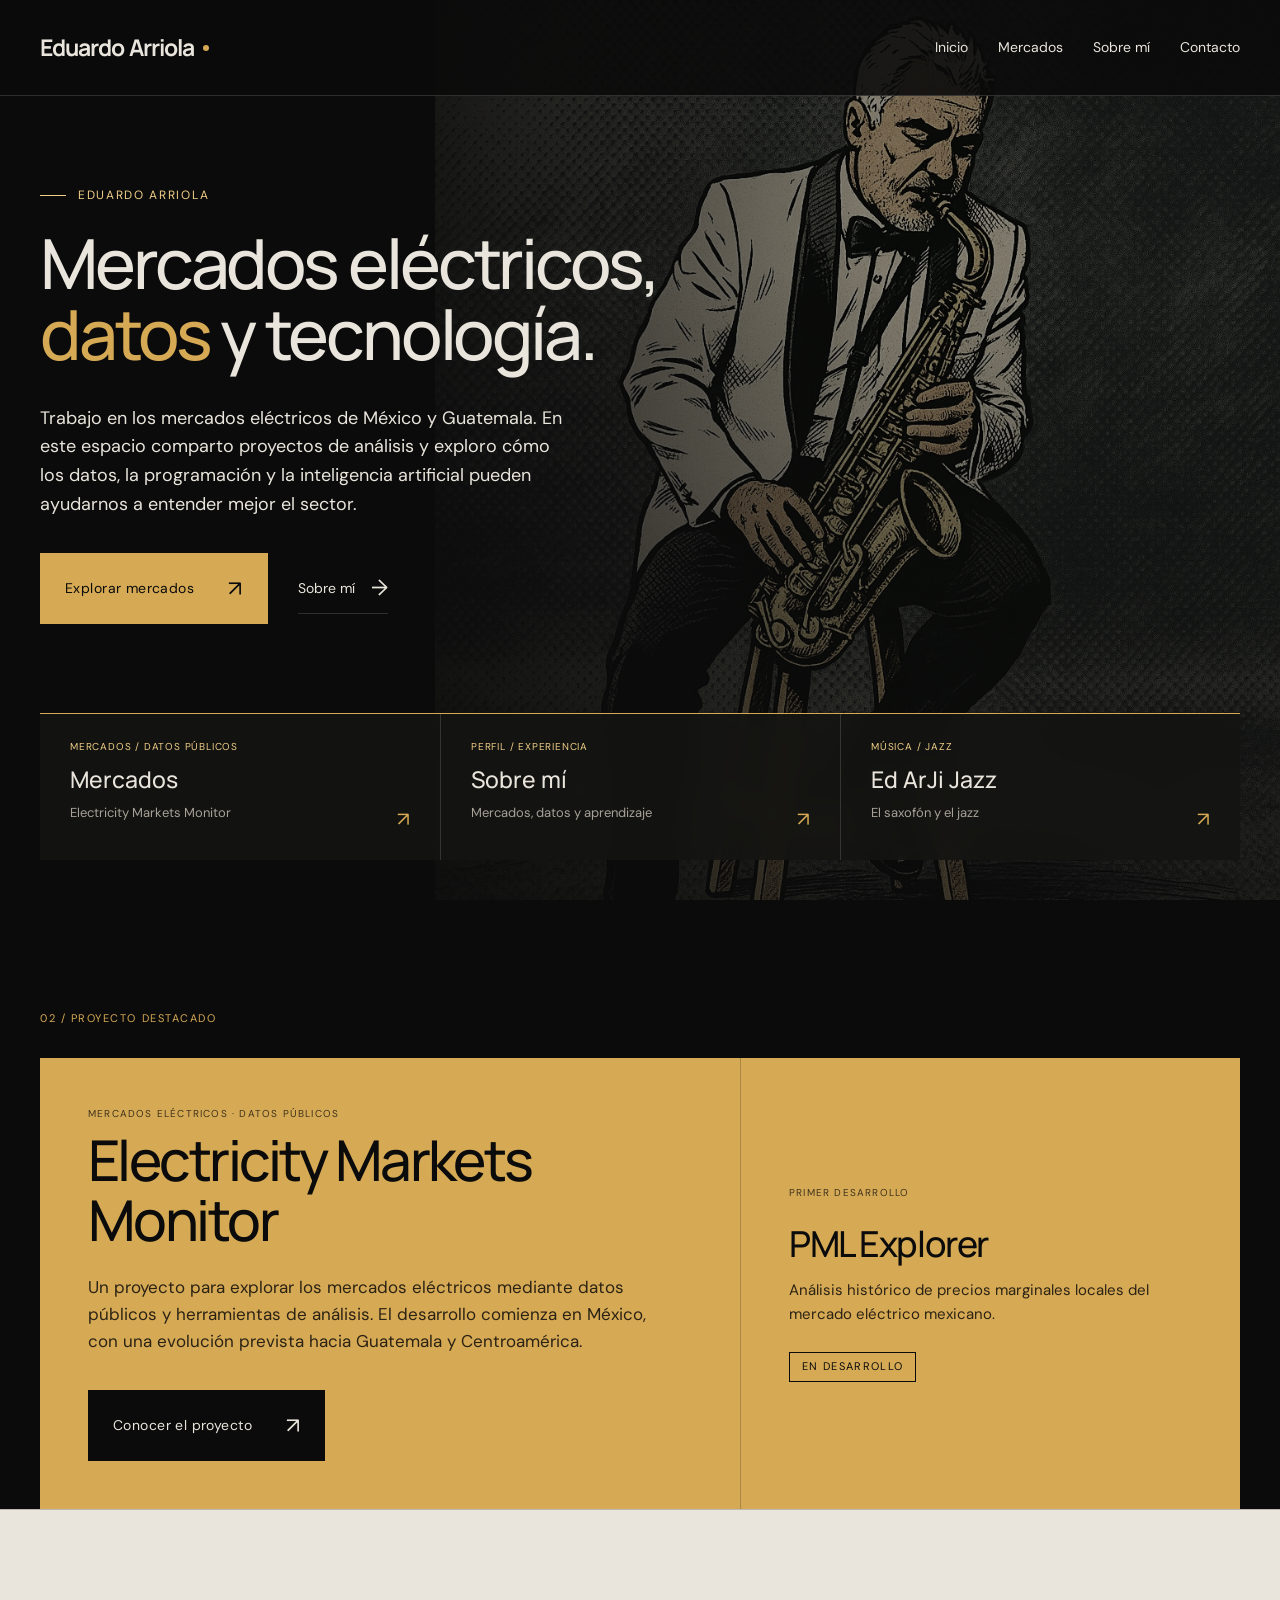
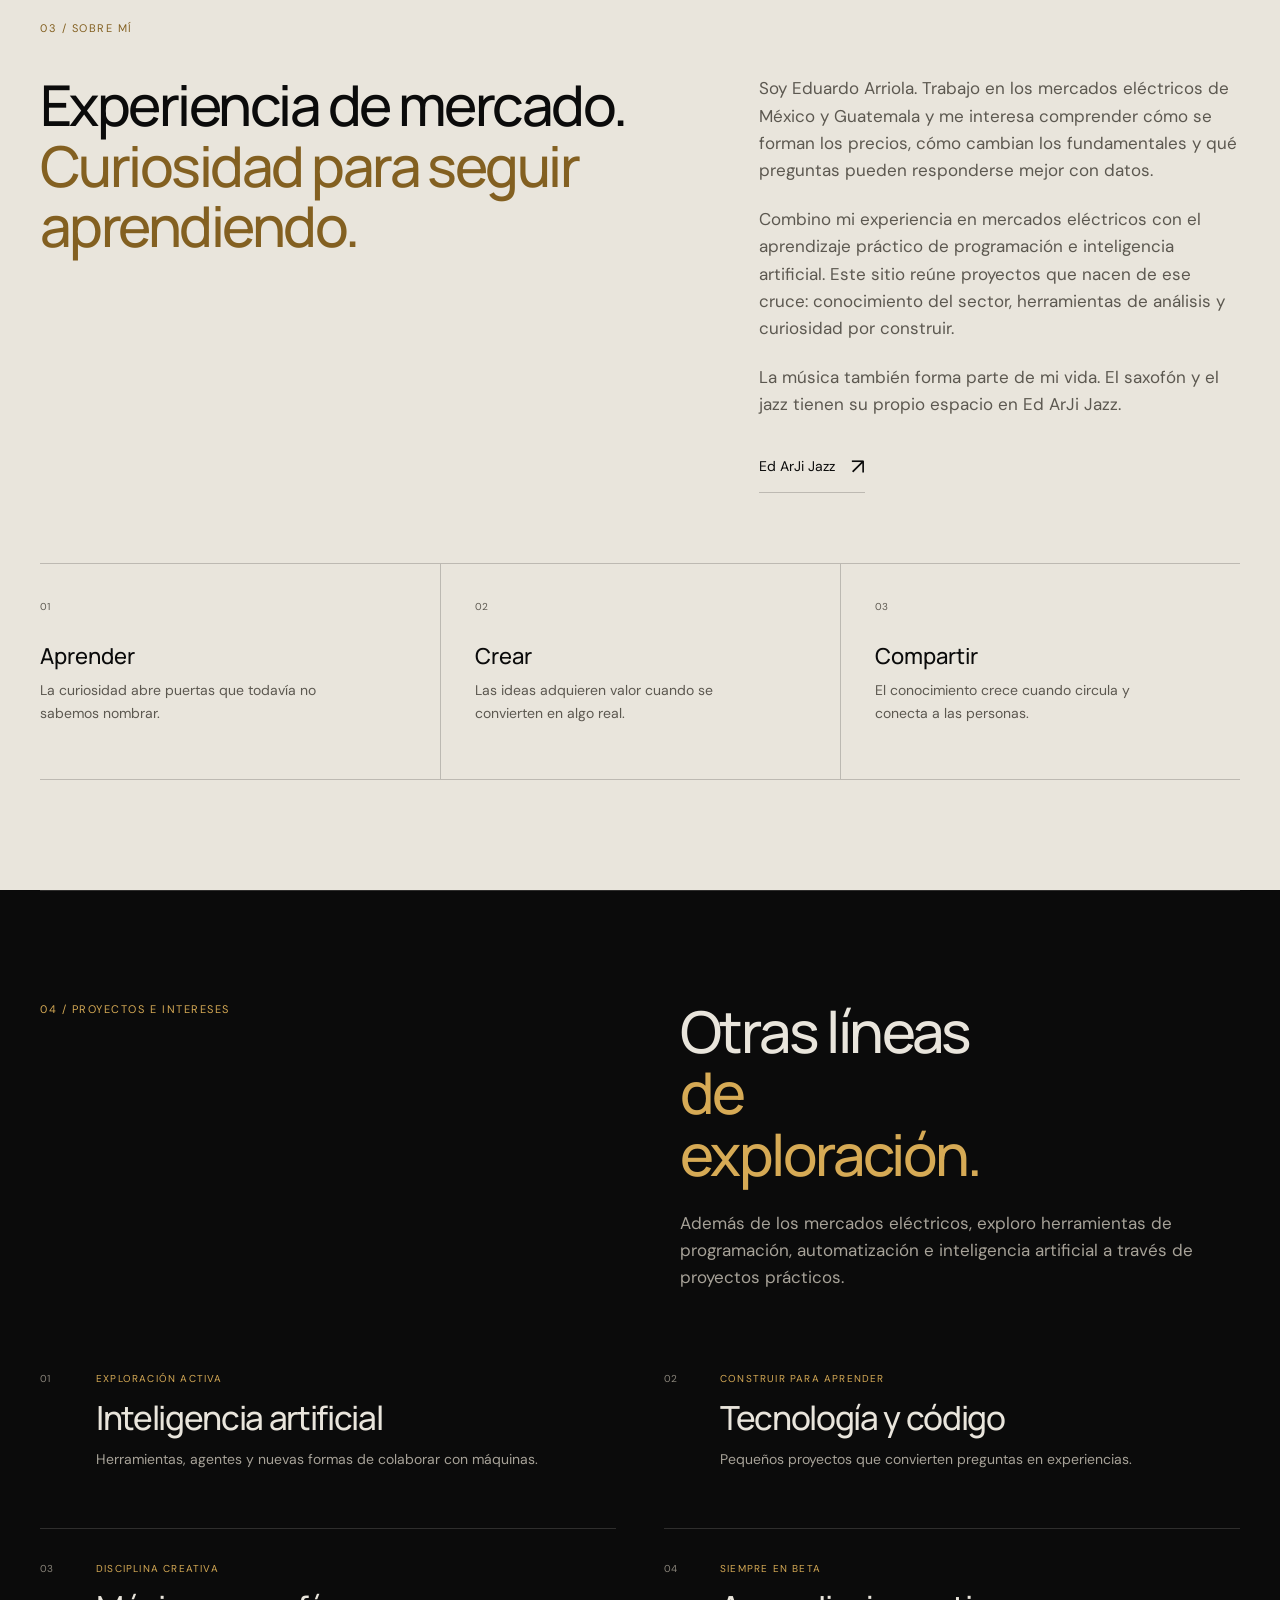
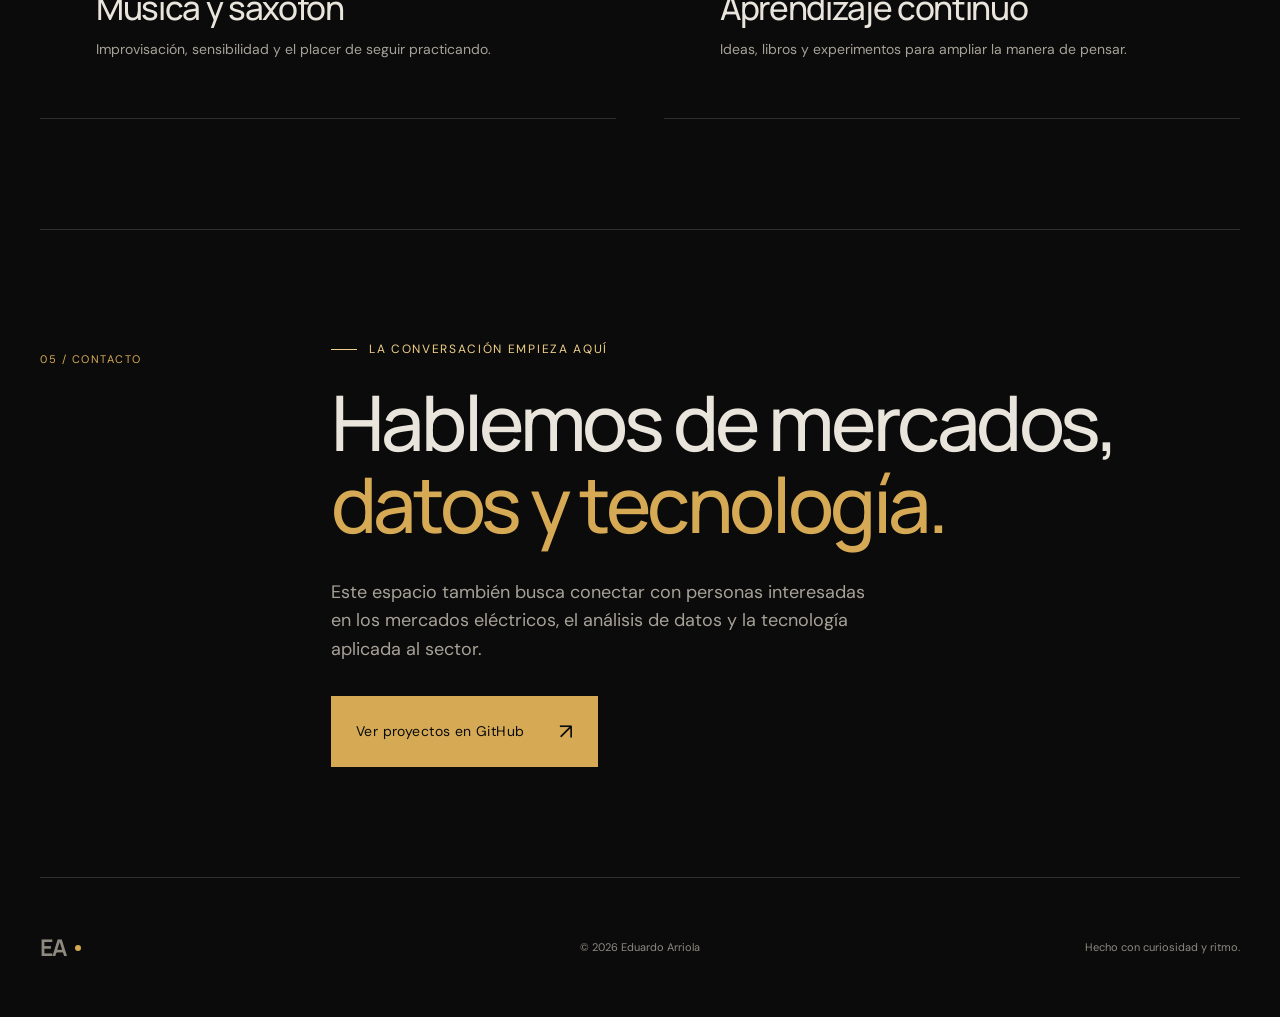
==== commit 550ee709: "Actualización editorial v2 de la portada y nueva página /mercados - Identidad pública: Eduardo Arrio" ====
--- a/index.html
+++ b/index.html
@@ -6,17 +6,18 @@
     <meta name="theme-color" content="#0b0b0b" />
     <meta
       name="description"
-      content="Eduardo ArJi — tecnología, inteligencia artificial, música y aprendizaje continuo."
+      content="Proyectos de Eduardo Arriola sobre mercados eléctricos, análisis de datos y tecnología. Conoce el desarrollo del Electricity Markets Monitor."
     />
-    <meta property="og:title" content="Eduardo ArJi" />
+    <meta name="author" content="Eduardo Arriola" />
+    <meta property="og:title" content="Eduardo Arriola | Mercados eléctricos, datos y tecnología" />
     <meta
       property="og:description"
-      content="Tecnología, inteligencia artificial, música y aprendizaje continuo."
+      content="Experiencia en los mercados eléctricos de México y Guatemala, proyectos de análisis de datos y tecnología aplicada al sector."
     />
     <meta property="og:type" content="website" />
     <meta property="og:url" content="https://edarji.net/" />
     <meta property="og:image" content="https://edarji.net/assets/eduardo-saxofon.jpeg" />
-    <title>Eduardo ArJi — Tecnología, IA y música</title>
+    <title>Eduardo Arriola | Mercados eléctricos, datos y tecnología</title>
     <link rel="icon" href="assets/favicon.svg" type="image/svg+xml" />
     <link rel="preconnect" href="https://fonts.googleapis.com" />
     <link rel="preconnect" href="https://fonts.gstatic.com" crossorigin />
@@ -31,8 +32,8 @@
     <a class="skip-link" href="#contenido">Saltar al contenido</a>
 
     <header class="site-header" data-header>
-      <a class="brand" href="#inicio" aria-label="Eduardo ArJi, inicio">
-        <span>Eduardo ArJi</span><i aria-hidden="true"></i>
+      <a class="brand" href="#inicio" aria-label="Eduardo Arriola, inicio">
+        <span>Eduardo Arriola</span><i aria-hidden="true"></i>
       </a>
 
       <button class="menu-toggle" type="button" aria-expanded="false" aria-controls="site-nav">
@@ -42,9 +43,8 @@
 
       <nav id="site-nav" class="site-nav" aria-label="Navegación principal">
         <a href="#inicio">Inicio</a>
+        <a href="mercados/">Mercados</a>
         <a href="#sobre-mi">Sobre mí</a>
-        <a href="#intereses">Proyectos</a>
-        <a href="mem-monitor/">MEM Monitor</a>
         <a href="#contacto">Contacto</a>
       </nav>
     </header>
@@ -52,15 +52,16 @@
     <main id="contenido">
       <section id="inicio" class="hero section-shell" aria-labelledby="hero-title">
         <div class="hero-copy reveal">
-          <p class="eyebrow"><span></span> Explorando lo que viene</p>
-          <h1 id="hero-title">Tecnología,<br /><em>ideas</em> y ritmo.</h1>
+          <p class="eyebrow"><span></span> Eduardo Arriola</p>
+          <h1 id="hero-title">Mercados eléctricos,<br /><em>datos</em> y tecnología.</h1>
           <p class="hero-intro">
-            Soy <strong>Eduardo ArJi</strong>. Aprendo, experimento y comparto en la intersección
-            entre la inteligencia artificial, la tecnología y la música.
+            Trabajo en los mercados eléctricos de México y Guatemala. En este espacio comparto
+            proyectos de análisis y exploro cómo los datos, la programación y la inteligencia
+            artificial pueden ayudarnos a entender mejor el sector.
           </p>
           <div class="hero-actions">
-            <a class="button button-primary" href="#intereses">Descubrir mi mundo <span>↘</span></a>
-            <a class="text-link" href="#sobre-mi">Conóceme <span>→</span></a>
+            <a class="button button-primary" href="mercados/">Explorar mercados <span>↗</span></a>
+            <a class="text-link" href="#sobre-mi">Sobre mí <span>→</span></a>
           </div>
         </div>
 
@@ -68,7 +69,7 @@
           <div class="image-frame">
             <img
               src="assets/eduardo-saxofon.jpeg"
-              alt="Eduardo sentado, interpretando el saxofón"
+              alt="Eduardo Arriola sentado, interpretando el saxofón"
               width="1024"
               height="1536"
             />
@@ -80,27 +81,55 @@
         </figure>
 
         <div class="hero-topics" aria-label="Explora el sitio">
-          <a href="mem-monitor/"><small>ENERGÍA / DATOS OFICIALES</small><strong>MEM Monitor</strong><span>Explorar el mercado eléctrico <b aria-hidden="true">↗</b></span></a>
-          <a href="#intereses"><small>TECNOLOGÍA / APRENDIZAJE</small><strong>Ideas que toman forma</strong><span>Proyectos y experimentos <b aria-hidden="true">↗</b></span></a>
-          <a href="#sobre-mi"><small>MÚSICA / CURIOSIDAD</small><strong>Una forma de mirar</strong><span>Conoce mi historia <b aria-hidden="true">↗</b></span></a>
+          <a href="mercados/"><small>MERCADOS / DATOS PÚBLICOS</small><strong>Mercados</strong><span>Electricity Markets Monitor <b aria-hidden="true">↗</b></span></a>
+          <a href="#sobre-mi"><small>PERFIL / EXPERIENCIA</small><strong>Sobre mí</strong><span>Mercados, datos y aprendizaje <b aria-hidden="true">↗</b></span></a>
+          <a href="https://edarji.mx" target="_blank" rel="noreferrer"><small>MÚSICA / JAZZ</small><strong>Ed ArJi Jazz</strong><span>El saxofón y el jazz <b aria-hidden="true">↗</b></span></a>
+        </div>
+      </section>
+
+      <section id="monitor" class="featured section-shell" aria-labelledby="featured-title">
+        <p class="section-number reveal">02 / Proyecto destacado</p>
+        <div class="featured-card reveal" data-delay="1">
+          <div class="featured-main">
+            <p class="card-kicker">Mercados eléctricos · Datos públicos</p>
+            <h2 id="featured-title">Electricity Markets Monitor</h2>
+            <p>
+              Un proyecto para explorar los mercados eléctricos mediante datos públicos y
+              herramientas de análisis. El desarrollo comienza en México, con una evolución
+              prevista hacia Guatemala y Centroamérica.
+            </p>
+            <a class="button button-dark" href="mercados/">Conocer el proyecto <span>↗</span></a>
+          </div>
+          <div class="featured-tool">
+            <p class="card-kicker">Primer desarrollo</p>
+            <h3>PML Explorer</h3>
+            <p>Análisis histórico de precios marginales locales del mercado eléctrico mexicano.</p>
+            <span class="status-badge">En desarrollo</span>
+          </div>
         </div>
       </section>
 
       <section id="sobre-mi" class="about section-shell" aria-labelledby="about-title">
-        <div class="section-number reveal">02 / Sobre mí</div>
+        <div class="section-number reveal">03 / Sobre mí</div>
         <div class="about-content">
-          <h2 id="about-title" class="reveal">Curiosidad como<br /><em>forma de vida.</em></h2>
+          <h2 id="about-title" class="reveal">Experiencia de mercado.<br /><em>Curiosidad para seguir aprendiendo.</em></h2>
           <div class="about-text reveal" data-delay="1">
             <!-- EDITAR: sustituye estos párrafos por tu historia personal. -->
             <p>
-              Me mueve entender cómo funcionan las cosas y convertir ese conocimiento en algo
-              útil. Estoy construyendo una relación práctica con la inteligencia artificial:
-              no solo usarla, sino aprender a pensar y crear mejor con ella.
-            </p>
-            <p>
-              La música aporta la otra mitad: escucha, improvisación y constancia. Este sitio es
-              mi espacio para documentar el camino, conectar ideas y compartir lo aprendido.
-            </p>
+              Soy Eduardo Arriola. Trabajo en los mercados eléctricos de México y Guatemala y me
+              interesa comprender cómo se forman los precios, cómo cambian los fundamentales y qué
+              preguntas pueden responderse mejor con datos.
+            </p>
+            <p>
+              Combino mi experiencia en mercados eléctricos con el aprendizaje práctico de
+              programación e inteligencia artificial. Este sitio reúne proyectos que nacen de ese
+              cruce: conocimiento del sector, herramientas de análisis y curiosidad por construir.
+            </p>
+            <p>
+              La música también forma parte de mi vida. El saxofón y el jazz tienen su propio
+              espacio en Ed ArJi Jazz.
+            </p>
+            <a class="text-link" href="https://edarji.mx" target="_blank" rel="noreferrer">Ed ArJi Jazz <span>↗</span></a>
           </div>
         </div>
         <div class="principles" aria-label="Principios">
@@ -124,65 +153,65 @@
 
       <section id="intereses" class="interests section-shell" aria-labelledby="interests-title">
         <div class="section-heading reveal">
-          <p class="section-number">03 / Proyectos e intereses</p>
-          <h2 id="interests-title">Lo que ocupa<br /><em>mi atención.</em></h2>
+          <p class="section-number">04 / Proyectos e intereses</p>
+          <div>
+            <h2 id="interests-title">Otras líneas<br /><em>de exploración.</em></h2>
+            <p class="section-intro">
+              Además de los mercados eléctricos, exploro herramientas de programación,
+              automatización e inteligencia artificial a través de proyectos prácticos.
+            </p>
+          </div>
         </div>
 
         <div class="interest-list">
-          <a class="interest-card reveal" href="mem-monitor/">
-            <span class="card-index">MEM</span>
-            <div><p class="card-kicker">Energía · Fuentes CENACE</p><h3>MEM Monitor</h3><p>Demanda SIN, precios marginales locales y generación por tecnología.</p></div>
-            <span class="card-arrow" aria-hidden="true">↗</span>
-          </a>
           <!-- EDITAR: cambia títulos, descripciones y etiquetas según evolucionen tus proyectos. -->
-          <article class="interest-card reveal" tabindex="0">
+          <article class="interest-card reveal">
             <span class="card-index">01</span>
             <div>
               <p class="card-kicker">Exploración activa</p>
               <h3>Inteligencia artificial</h3>
               <p>Herramientas, agentes y nuevas formas de colaborar con máquinas.</p>
             </div>
-            <span class="card-arrow" aria-hidden="true">↗</span>
-          </article>
-          <article class="interest-card reveal" tabindex="0">
+          </article>
+          <article class="interest-card reveal">
             <span class="card-index">02</span>
             <div>
               <p class="card-kicker">Construir para aprender</p>
               <h3>Tecnología y código</h3>
               <p>Pequeños proyectos que convierten preguntas en experiencias.</p>
             </div>
-            <span class="card-arrow" aria-hidden="true">↗</span>
-          </article>
-          <article class="interest-card reveal" tabindex="0">
+          </article>
+          <article class="interest-card reveal">
             <span class="card-index">03</span>
             <div>
               <p class="card-kicker">Disciplina creativa</p>
               <h3>Música y saxofón</h3>
               <p>Improvisación, sensibilidad y el placer de seguir practicando.</p>
             </div>
-            <span class="card-arrow" aria-hidden="true">↗</span>
-          </article>
-          <article class="interest-card reveal" tabindex="0">
+          </article>
+          <article class="interest-card reveal">
             <span class="card-index">04</span>
             <div>
               <p class="card-kicker">Siempre en beta</p>
               <h3>Aprendizaje continuo</h3>
               <p>Ideas, libros y experimentos para ampliar la manera de pensar.</p>
             </div>
-            <span class="card-arrow" aria-hidden="true">↗</span>
           </article>
         </div>
       </section>
 
       <section id="contacto" class="contact section-shell" aria-labelledby="contact-title">
-        <p class="section-number reveal">04 / Contacto</p>
+        <p class="section-number reveal">05 / Contacto</p>
         <div class="contact-main reveal">
           <p class="eyebrow"><span></span> La conversación empieza aquí</p>
-          <h2 id="contact-title">¿Creamos algo<br /><em>interesante?</em></h2>
-          <p>Si compartimos curiosidad por la tecnología, la IA o la música, hablemos.</p>
+          <h2 id="contact-title">Hablemos de mercados,<br /><em>datos y tecnología.</em></h2>
+          <p>
+            Este espacio también busca conectar con personas interesadas en los mercados
+            eléctricos, el análisis de datos y la tecnología aplicada al sector.
+          </p>
           <div class="contact-actions">
             <!-- EDITAR: puedes añadir aquí tu correo y otras redes cuando quieras. -->
-            <a class="button button-primary" href="https://github.com/edarji" target="_blank" rel="noreferrer">Conversemos en GitHub <span>↗</span></a>
+            <a class="button button-primary" href="https://github.com/edarji" target="_blank" rel="noreferrer">Ver proyectos en GitHub <span>↗</span></a>
           </div>
         </div>
       </section>
@@ -190,7 +219,7 @@
 
     <footer class="site-footer section-shell">
       <a class="brand" href="#inicio" aria-label="Volver al inicio"><span>EA</span><i></i></a>
-      <p>© <span data-year></span> Eduardo ArJi</p>
+      <p>© <span data-year></span> Eduardo Arriola</p>
       <p>Hecho con curiosidad y ritmo.</p>
     </footer>
   </body>
--- a/styles.css
+++ b/styles.css
@@ -93,7 +93,7 @@
 .principles { display: grid; grid-template-columns: repeat(3,1fr); border-top: 1px solid var(--line); border-bottom: 1px solid var(--line); }
 .principles article { min-height: 215px; padding: 28px 34px 28px 0; }
 .principles article + article { padding-left: 34px; border-left: 1px solid var(--line); }
-.principles span, .card-index { color: #666159; font-size: 10px; }
+.principles span, .card-index { color: #8a857b; font-size: 10px; }
 .principles h3 { margin: 34px 0 8px; font: 500 22px var(--font-display); }
 .principles p { max-width: 280px; margin: 0; color: var(--muted); font-size: 14px; }
 
@@ -113,7 +113,7 @@
 .contact-main { max-width: 820px; }
 .contact-main h2 { font-size: clamp(58px, 8vw, 116px); }
 .contact-main > p:not(.eyebrow) { max-width: 550px; color: var(--muted); font-size: 18px; margin: 32px 0; }
-.site-footer { min-height: 110px; display: grid; grid-template-columns: 1fr auto 1fr; align-items: center; gap: 30px; border-top: 1px solid var(--line); color: #747068; font-size: 11px; }
+.site-footer { min-height: 110px; display: grid; grid-template-columns: 1fr auto 1fr; align-items: center; gap: 30px; border-top: 1px solid var(--line); color: #8f8a80; font-size: 11px; }
 .site-footer p:last-child { text-align: right; }
 
 .reveal { opacity: 0; transform: translateY(22px); transition: opacity .8s ease, transform .8s ease; }
@@ -179,10 +179,10 @@
 .button { padding:17px 24px; font-size:14px; border-radius:0; }
 .button span,.text-link span { font-size:22px; }
 a:focus-visible,button:focus-visible,select:focus-visible,input:focus-visible,summary:focus-visible { outline:2px solid var(--gold); outline-offset:5px; }
-.landing-page .hero { width:100%; min-height:850px; height:min(1000px,100svh); padding:160px max(40px,calc((100vw - 1320px)/2)) 250px; display:flex; align-items:center; isolation:isolate; }
+.landing-page .hero { width:100%; min-height:max(850px,min(1000px,100svh)); height:auto; padding:160px max(40px,calc((100vw - 1320px)/2)) 250px; display:flex; align-items:center; isolation:isolate; }
 .landing-page .hero::before { display:none; }
 .landing-page .hero-copy { max-width:770px; z-index:2; }
-.landing-page .hero h1 { font-size:clamp(58px,6.7vw,100px); line-height:1.03; }
+.landing-page .hero h1 { font-size:clamp(52px,5.4vw,82px); line-height:1.03; }
 .landing-page .hero-intro { color:var(--paper); max-width:530px; font-size:18px; }
 .landing-page .hero-visual { position:absolute; inset:0 0 0 auto; width:66%; height:100%; z-index:-2; }
 .landing-page .image-frame { width:100%; height:100%; aspect-ratio:auto; }
@@ -207,9 +207,23 @@
 .landing-page .section-heading h2 { font-size:clamp(40px,4.5vw,64px); width:62%; }
 .landing-page .interest-list { display:grid; grid-template-columns:repeat(2,minmax(0,1fr)); border-top:0; gap:0 48px; }
 .landing-page .interest-card { padding:32px 0; min-height:190px; }
-.landing-page .interest-card:first-child { grid-column:1/-1; padding:42px; background:var(--gold); color:var(--ink); border:0; margin-bottom:24px; }
-.landing-page .interest-card:first-child .card-kicker,.landing-page .interest-card:first-child .card-arrow,.landing-page .interest-card:first-child p,.landing-page .interest-card:first-child .card-index { color:#3f321c; }
-.landing-page .interest-card:first-child h3 { font-size:48px; }
+.landing-page .section-intro { max-width:560px; margin:24px 0 0; color:var(--muted); font-size:17px; }
+/* Proyecto destacado: reutiliza el bloque dorado que antes tenía la tarjeta del monitor. */
+.featured { padding-block:110px 0; }
+.featured .section-number { margin:0 0 30px; }
+.featured-card { display:grid; grid-template-columns:1.4fr 1fr; background:var(--gold); color:var(--ink); }
+.featured-main { padding:48px; }
+.featured-card .card-kicker { color:#3f321c; }
+.featured-card h2 { font-size:clamp(38px,4.4vw,60px); }
+.featured-main > p:not(.card-kicker) { max-width:560px; margin:24px 0 34px; color:#2b2214; font-size:17px; }
+.featured-tool { padding:48px; border-left:1px solid rgba(11,11,11,.22); display:flex; flex-direction:column; justify-content:center; gap:10px; }
+.featured-tool h3 { margin:0; font:500 clamp(28px,2.8vw,38px) var(--font-display); letter-spacing:-.04em; }
+.featured-tool p:not(.card-kicker) { margin:0; color:#2b2214; font-size:15px; }
+.status-badge { display:inline-block; align-self:flex-start; margin-top:16px; padding:5px 12px; border:1px solid var(--ink); font-size:11px; letter-spacing:.12em; text-transform:uppercase; }
+.button-dark { background:var(--ink); color:var(--paper); border-color:var(--ink); }
+.button-dark:hover { background:#2b2a26; }
+.featured-card a:focus-visible { outline-color:var(--ink); }
+.about-text .text-link { color:var(--ink); }
 .landing-page .contact { padding-block:110px; min-height:620px; background:none; }
 .landing-page .contact-main h2 { font-size:clamp(50px,6vw,88px); }
 .site-footer { padding-block:32px; min-height:140px; }
@@ -226,8 +240,11 @@
  .landing-page .about { padding:70px 20px; }.landing-page .about-content { gap:30px; }
  .landing-page .section-heading { display:block; }.landing-page .section-heading h2 { width:auto; }
  .landing-page .interests,.landing-page .contact { padding-block:75px; }
- .landing-page .interest-list { grid-template-columns:1fr; }.landing-page .interest-card:first-child { padding:24px 18px; }
- .landing-page .interest-card:first-child h3 { font-size:34px; }
+ .landing-page .interest-list { grid-template-columns:1fr; }
+ .featured { padding-top:75px; }
+ .featured-card { grid-template-columns:1fr; }
+ .featured-main,.featured-tool { padding:28px 22px; }
+ .featured-tool { border-left:0; border-top:1px solid rgba(11,11,11,.22); }
 }
 @media(max-width:480px) {
  .landing-page .hero { min-height:1060px; padding-top:125px; padding-bottom:370px; }
@@ -236,3 +253,15 @@
  .landing-page .hero-actions { gap:12px; }.landing-page .hero-actions .button { width:auto; }
  .brand { font-size:20px; }
 }
+.landing-page .about .principles span { color:#5c5850; }
+/* Página /mercados: presentación estática del Electricity Markets Monitor. */
+.markets { padding-block:170px 110px; }
+.markets h1 { font-size:clamp(46px,6vw,88px); }
+.markets-lead { max-width:640px; margin:34px 0 0; color:var(--paper); font-size:18px; }
+.markets-tools { margin-top:90px; }
+.markets-tools .section-number { margin:0 0 30px; }
+.markets-tools .featured-main > p:not(.card-kicker) { margin:20px 0 0; }
+.featured-tool .text-link { align-self:flex-start; margin-top:12px; border-color:rgba(11,11,11,.35); }
+.featured-tool .text-link:hover { border-color:var(--ink); }
+.site-nav a[aria-current="page"] { color:var(--gold-light); }
+@media(max-width:820px) { .markets { padding-block:120px 75px; } .markets-tools { margin-top:60px; } }
